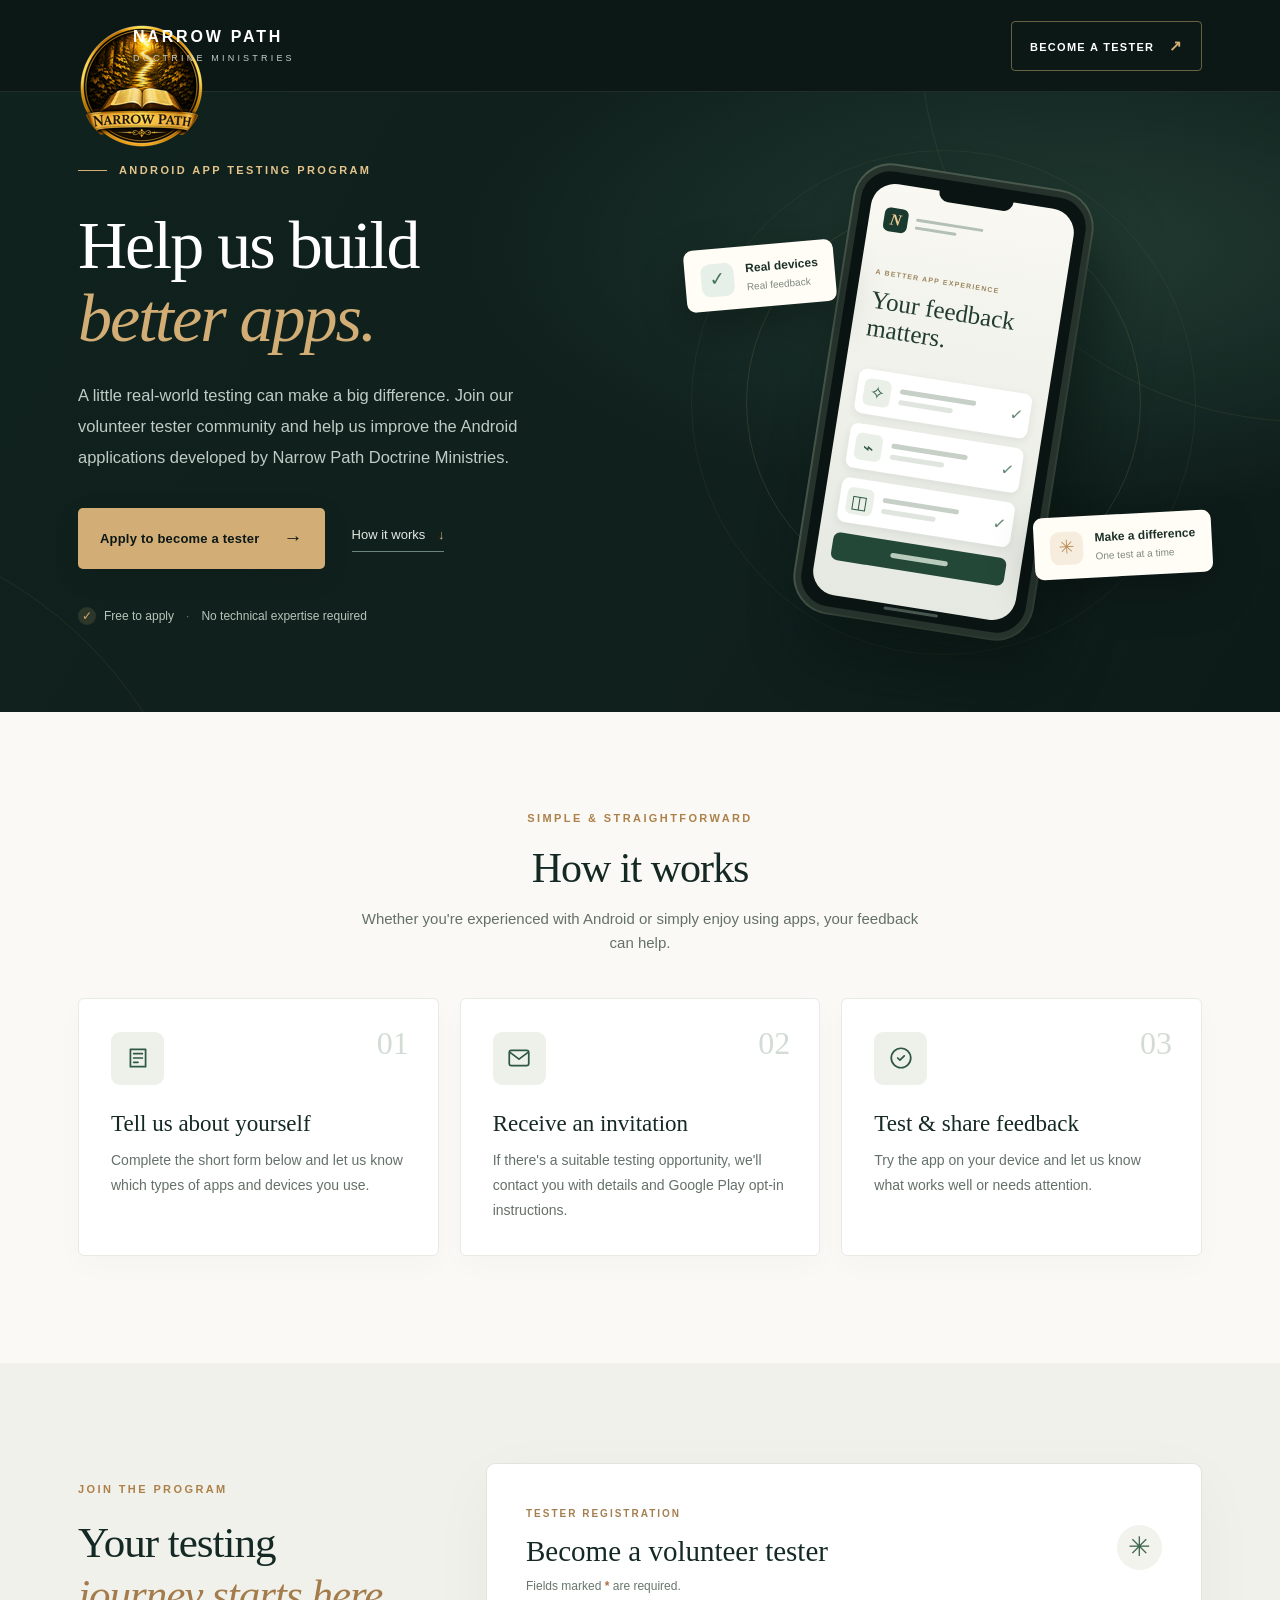
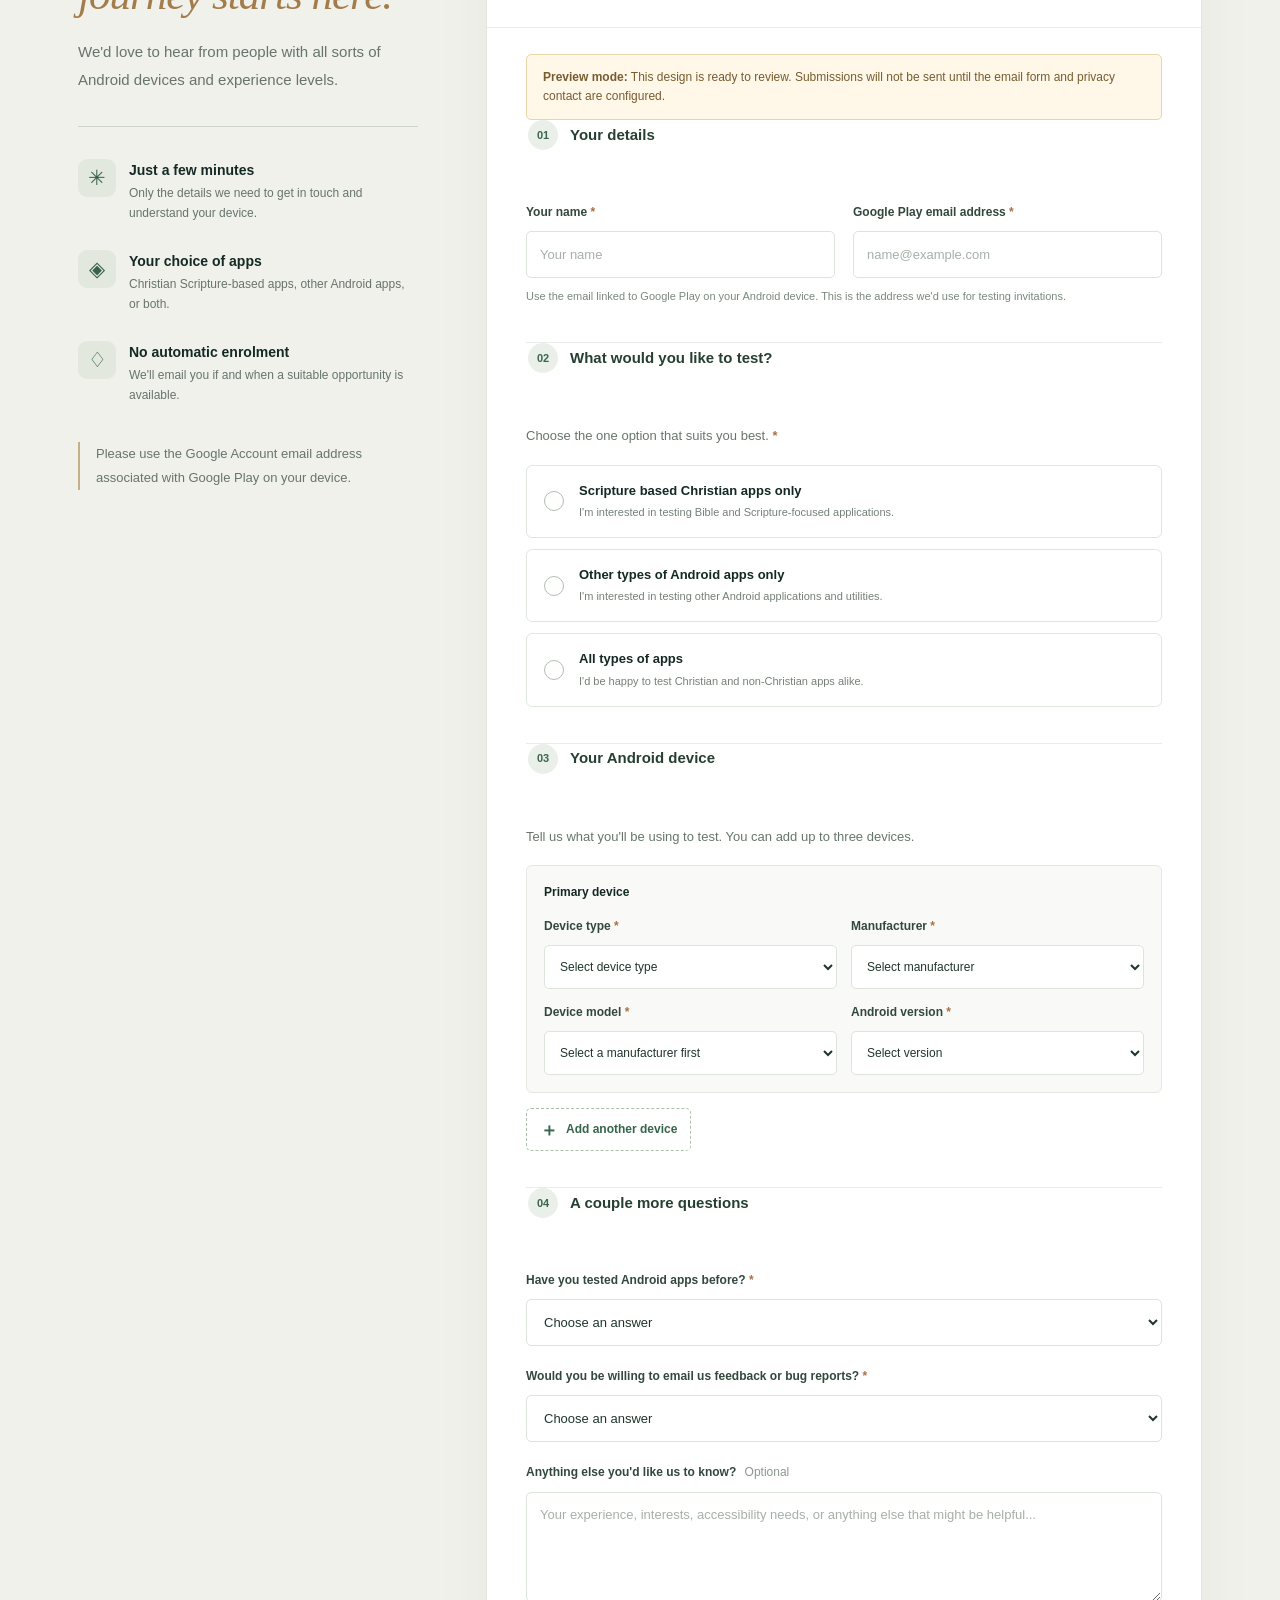
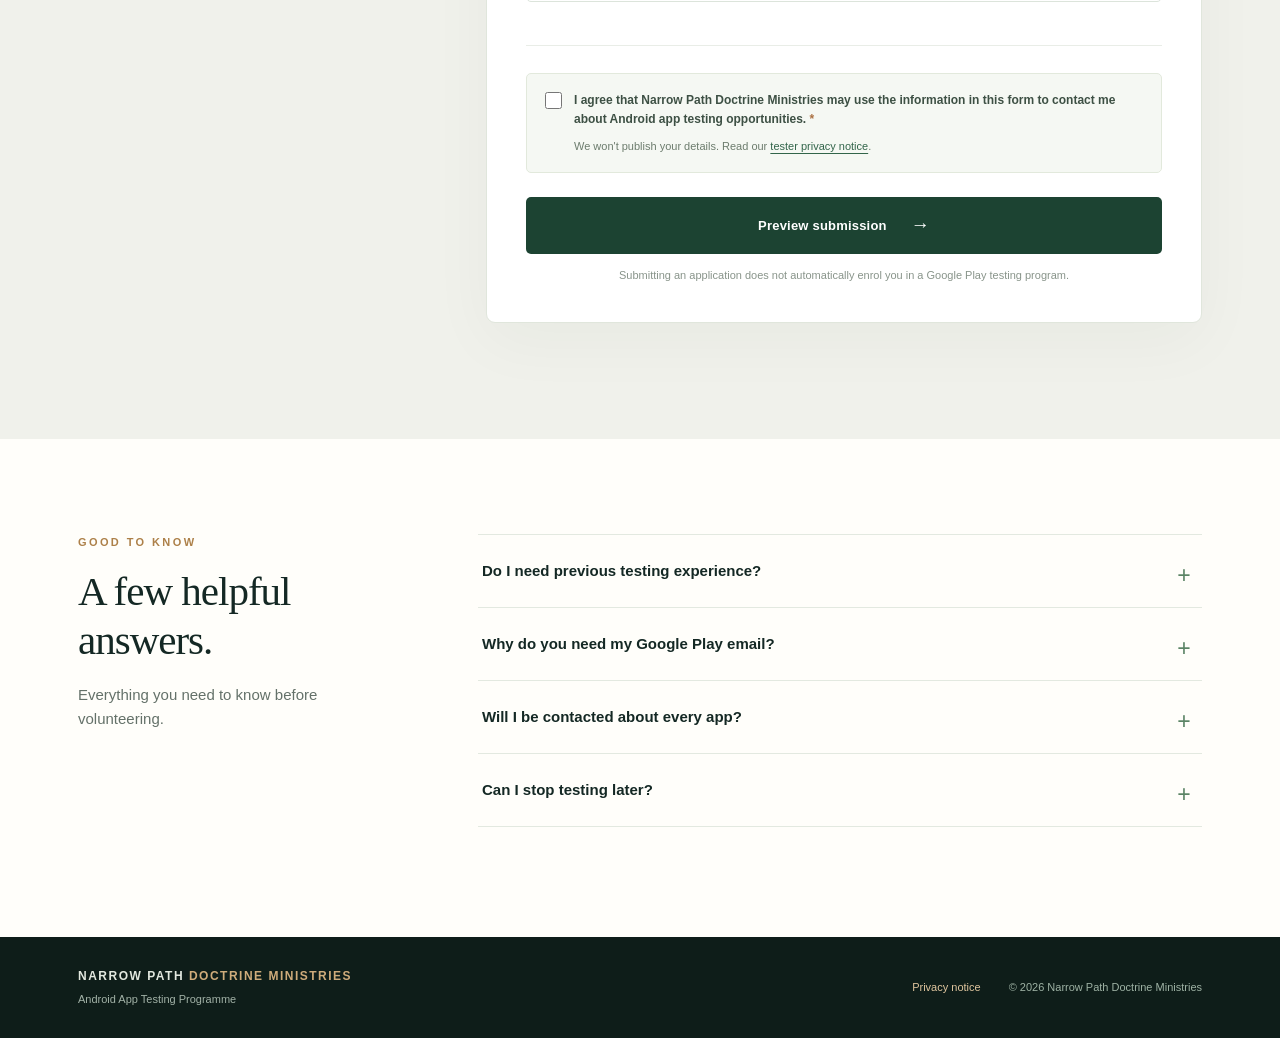
==== index.html @ c9f03bf9 "Use official Narrow Path logo on tester registration page" ====
<!doctype html>
<html lang="en-GB">
<head>
  <meta charset="utf-8">
  <meta name="viewport" content="width=device-width, initial-scale=1">
  <meta name="theme-color" content="#10201d">
  <meta name="description" content="Register your interest in testing Android applications developed by Narrow Path Doctrine Ministries.">
  <title>Become an App Tester | Narrow Path Doctrine Ministries</title>
  <link rel="stylesheet" href="styles.css">
  <script src="config.js" defer></script>
  <script src="app.js" defer></script>
</head>
<body>
  <a class="skip-link" href="#main">Skip to main content</a>
  <header class="site-header">
    <div class="container nav-inner">
      <a href="index.html" class="brand" aria-label="Narrow Path Doctrine Ministries — home">
        <span class="brand-mark" aria-hidden="true"><img src="[data-uri]" alt=""></span><span class="brand-name"><strong>NARROW PATH</strong><small>DOCTRINE MINISTRIES</small></span>
      </a>
      <a class="header-cta" href="#apply">Become a tester <span aria-hidden="true">↗</span></a>
    </div>
  </header>

  <main id="main">
    <section class="hero">
      <div class="hero-decor decor-one" aria-hidden="true"></div>
      <div class="hero-decor decor-two" aria-hidden="true"></div>
      <div class="container hero-grid">
        <div class="hero-copy">
          <div class="eyebrow"><span class="eyebrow-line"></span> ANDROID APP TESTING PROGRAM</div>
          <h1>Help us build<br><em>better apps.</em></h1>
          <p class="hero-intro">A little real-world testing can make a big difference. Join our volunteer tester community and help us improve the Android applications developed by Narrow Path Doctrine Ministries.</p>
          <div class="hero-actions">
            <a class="button button-gold" href="#apply">Apply to become a tester <span aria-hidden="true">→</span></a>
            <a class="hero-secondary" href="#how-it-works">How it works <span aria-hidden="true">↓</span></a>
          </div>
          <div class="hero-footnote"><span class="check-circle" aria-hidden="true">✓</span> Free to apply <span class="dot">·</span> No technical expertise required</div>
        </div>
        <div class="hero-art" aria-hidden="true">
          <div class="art-ring art-ring-one"></div><div class="art-ring art-ring-two"></div>
          <div class="float-note note-top"><span class="note-icon">✓</span><span><b>Real devices</b><small>Real feedback</small></span></div>
          <div class="phone">
            <div class="phone-top"><span></span></div>
            <div class="phone-screen">
              <div class="screen-top"><span class="screen-mini-logo">N</span><span class="screen-top-lines"><i></i><i></i></span></div>
              <div class="screen-greeting">A BETTER APP EXPERIENCE</div>
              <div class="screen-heading">Your feedback<br>matters.</div>
              <div class="screen-feature"><div class="screen-feature-icon">✧</div><div><i></i><i></i></div><span class="screen-check">✓</span></div>
              <div class="screen-feature"><div class="screen-feature-icon">⌁</div><div><i></i><i></i></div><span class="screen-check">✓</span></div>
              <div class="screen-feature"><div class="screen-feature-icon">◫</div><div><i></i><i></i></div><span class="screen-check">✓</span></div>
              <div class="screen-bar"><span></span></div>
            </div>
            <div class="phone-home"></div>
          </div>
          <div class="float-note note-bottom"><span class="sparkle-icon">✳</span><span><b>Make a difference</b><small>One test at a time</small></span></div>
        </div>
      </div>
    </section>

    <section class="intro-section" id="how-it-works">
      <div class="container">
        <div class="section-head section-head-centre">
          <span class="section-kicker">SIMPLE & STRAIGHTFORWARD</span>
          <h2>How it works</h2>
          <p>Whether you're experienced with Android or simply enjoy using apps, your feedback can help.</p>
        </div>
        <div class="step-grid">
          <article class="step-card"><div class="step-number">01</div><div class="step-icon" aria-hidden="true"><svg viewBox="0 0 24 24" fill="none" stroke="currentColor" stroke-width="1.6" stroke-linecap="round" stroke-linejoin="round"><path d="M5 4h14v16H5zM8 8h8M8 12h8M8 16h4"/></svg></div><h3>Tell us about yourself</h3><p>Complete the short form below and let us know which types of apps and devices you use.</p></article>
          <article class="step-card"><div class="step-number">02</div><div class="step-icon" aria-hidden="true"><svg viewBox="0 0 24 24" fill="none" stroke="currentColor" stroke-width="1.6" stroke-linecap="round" stroke-linejoin="round"><rect x="3" y="5" width="18" height="14" rx="2"/><path d="m4 7 8 6 8-6"/></svg></div><h3>Receive an invitation</h3><p>If there's a suitable testing opportunity, we'll contact you with details and Google Play opt-in instructions.</p></article>
          <article class="step-card"><div class="step-number">03</div><div class="step-icon" aria-hidden="true"><svg viewBox="0 0 24 24" fill="none" stroke="currentColor" stroke-width="1.6" stroke-linecap="round" stroke-linejoin="round"><path d="m9 12 2 2 4-4"/><circle cx="12" cy="12" r="9"/></svg></div><h3>Test & share feedback</h3><p>Try the app on your device and let us know what works well or needs attention.</p></article>
        </div>
      </div>
    </section>

    <section class="application-section" id="apply">
      <div class="container application-layout">
        <aside class="application-sidebar">
          <div class="section-kicker">JOIN THE PROGRAM</div>
          <h2>Your testing<br><em>journey starts here.</em></h2>
          <p>We'd love to hear from people with all sorts of Android devices and experience levels.</p>
          <div class="side-rule"></div>
          <div class="side-callout"><span class="side-callout-icon" aria-hidden="true">✳</span><div><strong>Just a few minutes</strong><span>Only the details we need to get in touch and understand your device.</span></div></div>
          <div class="side-callout"><span class="side-callout-icon" aria-hidden="true">◈</span><div><strong>Your choice of apps</strong><span>Christian Scripture-based apps, other Android apps, or both.</span></div></div>
          <div class="side-callout"><span class="side-callout-icon" aria-hidden="true">♢</span><div><strong>No automatic enrolment</strong><span>We'll email you if and when a suitable opportunity is available.</span></div></div>
          <p class="side-small">Please use the Google Account email address associated with Google Play on your device.</p>
        </aside>
        <div class="form-card">
          <div class="form-header"><div><span class="form-meta">TESTER REGISTRATION</span><h3>Become a volunteer tester</h3><p>Fields marked <span class="required-indicator">*</span> are required.</p></div><div class="form-mark" aria-hidden="true">✳</div></div>
          <div id="demo-notice" class="demo-notice" role="note"><strong>Preview mode:</strong> This design is ready to review. Submissions will not be sent until the email form and privacy contact are configured.</div>
          <form id="tester-form" novalidate>
            <input type="hidden" name="_subject" value="New Android App Tester Application — Narrow Path Doctrine Ministries">
            <div class="honeypot" aria-hidden="true"><label for="company_website">Leave this field blank</label><input id="company_website" name="company_website" tabindex="-1" autocomplete="off"></div>
            <fieldset class="form-section">
              <legend><span class="form-section-number">01</span> Your details</legend>
              <div class="field-grid"><div class="field"><label for="tester-name">Your name <span class="required-indicator">*</span></label><input id="tester-name" name="name" type="text" placeholder="Your name" autocomplete="name" maxlength="100" required></div><div class="field"><label for="tester-email">Google Play email address <span class="required-indicator">*</span></label><input id="tester-email" name="email" type="email" placeholder="name@example.com" autocomplete="email" maxlength="254" required></div></div>
              <p class="field-hint">Use the email linked to Google Play on your Android device. This is the address we'd use for testing invitations.</p>
            </fieldset>
            <fieldset class="form-section">
              <legend><span class="form-section-number">02</span> What would you like to test?</legend>
              <p class="field-intro">Choose the one option that suits you best. <span class="required-indicator">*</span></p>
              <div class="interest-options">
                <label class="interest-option"><input type="radio" name="app_interest" value="Scripture based Christian apps only" required><span class="radio-art" aria-hidden="true"></span><span class="option-text"><strong>Scripture based Christian apps only</strong><small>I'm interested in testing Bible and Scripture-focused applications.</small></span></label>
                <label class="interest-option"><input type="radio" name="app_interest" value="Other types of Android apps only"><span class="radio-art" aria-hidden="true"></span><span class="option-text"><strong>Other types of Android apps only</strong><small>I'm interested in testing other Android applications and utilities.</small></span></label>
                <label class="interest-option"><input type="radio" name="app_interest" value="All types of apps"><span class="radio-art" aria-hidden="true"></span><span class="option-text"><strong>All types of apps</strong><small>I'd be happy to test Christian and non-Christian apps alike.</small></span></label>
              </div>
            </fieldset>
            <fieldset class="form-section">
              <legend><span class="form-section-number">03</span> Your Android device</legend>
              <p class="field-intro">Tell us what you'll be using to test. You can add up to three devices.</p>
              <div id="devices" class="devices"></div>
              <button type="button" class="add-device" id="add-device"><span aria-hidden="true">＋</span> Add another device</button>
            </fieldset>
            <fieldset class="form-section">
              <legend><span class="form-section-number">04</span> A couple more questions</legend>
              <div class="field"><label for="testing-experience">Have you tested Android apps before? <span class="required-indicator">*</span></label><select id="testing-experience" name="testing_experience" required><option value="" selected disabled>Choose an answer</option><option>I'm completely new to app testing</option><option>I've tested an app once or twice</option><option>I've tested several apps before</option><option>I test apps regularly</option></select></div>
              <div class="field field-spaced"><label for="feedback">Would you be willing to email us feedback or bug reports? <span class="required-indicator">*</span></label><select id="feedback" name="willing_to_send_feedback" required><option value="" selected disabled>Choose an answer</option><option>Yes</option><option>Maybe, depending on the app</option><option>No</option></select></div>
              <div class="field field-spaced"><label for="comments">Anything else you'd like us to know? <span class="optional">Optional</span></label><textarea id="comments" name="comments" rows="4" maxlength="1500" placeholder="Your experience, interests, accessibility needs, or anything else that might be helpful..."></textarea></div>
            </fieldset>
            <div class="privacy-accept"><label class="consent-row"><input type="checkbox" name="contact_consent" value="I agree" required><span>I agree that Narrow Path Doctrine Ministries may use the information in this form to contact me about Android app testing opportunities. <span class="required-indicator">*</span></span></label><p>We won't publish your details. Read our <a href="privacy.html">tester privacy notice</a>.</p></div>
            <div id="form-feedback" class="form-feedback" role="status" aria-live="polite" tabindex="-1"></div>
            <button class="button submit-button" type="submit" id="submit-button">Preview submission <span aria-hidden="true">→</span></button>
            <p class="submission-note">Submitting an application does not automatically enrol you in a Google Play testing program.</p>
          </form>
        </div>
      </div>
    </section>

    <section class="faq-section">
      <div class="container faq-layout"><div><div class="section-kicker">GOOD TO KNOW</div><h2>A few helpful<br>answers.</h2><p>Everything you need to know before volunteering.</p></div><div class="faq-list">
        <details><summary>Do I need previous testing experience?<span aria-hidden="true">+</span></summary><p>No. People who use Android apps every day can spot issues that developers may miss. All experience levels are welcome.</p></details>
        <details><summary>Why do you need my Google Play email?<span aria-hidden="true">+</span></summary><p>For Google Play testing tracks, we may need the Google Account associated with your device to include you on a tester list. Your application alone doesn't add you to any testing track.</p></details>
        <details><summary>Will I be contacted about every app?<span aria-hidden="true">+</span></summary><p>Not necessarily. We'll consider your app-type preference and devices when contacting people about relevant tests.</p></details>
        <details><summary>Can I stop testing later?<span aria-hidden="true">+</span></summary><p>Yes. Testing is voluntary. You can decline invitations, leave a Google Play test, or ask to be removed from the invitation list.</p></details>
      </div></div>
    </section>
  </main>
  <footer class="site-footer"><div class="container footer-inner"><div class="footer-brand">NARROW PATH <span>DOCTRINE MINISTRIES</span><small>Android App Testing Programme</small></div><div class="footer-right"><a href="privacy.html">Privacy notice</a><span>© <span id="year"></span> Narrow Path Doctrine Ministries</span></div></div></footer>
</body>
</html>
---- styles.css ----
:root{--ink:#142824;--forest:#10201d;--forest2:#172d27;--deep:#0c1816;--gold:#d2ad75;--gold-dark:#ae8147;--cream:#f8f6f1;--paper:#fffefa;--body:#4a5651;--muted:#728078;--border:#e5e7e1;--display:Georgia,'Times New Roman',serif;--sans:Inter,'Segoe UI',-apple-system,BlinkMacSystemFont,Arial,sans-serif}
*{box-sizing:border-box}html{scroll-behavior:smooth;scroll-padding-top:96px}body{margin:0;background:var(--cream);color:var(--ink);font:16px/1.6 var(--sans);-webkit-font-smoothing:antialiased}a{color:inherit}button,input,textarea,select{font:inherit}button{cursor:pointer}a:focus-visible,button:focus-visible,input:focus-visible,select:focus-visible,textarea:focus-visible,summary:focus-visible{outline:3px solid var(--gold-dark);outline-offset:3px}.container{max-width:1180px;margin:0 auto;padding:0 28px}.skip-link{position:absolute;z-index:1000;top:-70px;left:20px;padding:12px 20px;background:white;color:black}.skip-link:focus{top:12px}
.site-header{background:var(--deep);color:#fff;position:relative;z-index:10;border-bottom:1px solid rgba(255,255,255,.09)}.nav-inner{display:flex;justify-content:space-between;align-items:center;min-height:91px;gap:20px}.brand{display:flex;align-items:center;gap:12px;text-decoration:none}.brand-mark{width:43px;height:43px;color:var(--gold);display:grid;place-items:center}.brand-mark svg{width:100%;height:100%}.brand-name{display:flex;flex-direction:column;line-height:1.3;letter-spacing:2.8px}.brand-name strong{font-size:16px;font-weight:750}.brand-name small{color:#c7d0c9;font-size:9px;letter-spacing:3.2px;margin-top:5px}.header-cta{text-decoration:none;text-transform:uppercase;font-size:11px;font-weight:800;letter-spacing:1.3px;border:1px solid rgba(210,173,117,.48);padding:12px 18px;border-radius:4px;transition:background .2s}.header-cta:hover{background:rgba(210,173,117,.12)}.header-cta span{font-size:15px;margin-left:10px;color:var(--gold)}
.hero{background:radial-gradient(ellipse at 84% 25%,#213b32 0,transparent 40%),linear-gradient(120deg,#10221d,#10201d 60%,#0d1b18);color:#fff;min-height:580px;position:relative;overflow:hidden}.hero-decor{position:absolute;border:1px solid rgba(210,173,117,.09);border-radius:50%;pointer-events:none}.decor-one{width:830px;height:830px;left:-620px;bottom:-640px}.decor-two{width:770px;height:770px;right:-410px;top:-440px}.hero-grid{min-height:580px;display:grid;grid-template-columns:1.05fr .95fr;align-items:center;gap:36px}.hero-copy{padding:70px 0 86px;position:relative;z-index:1}.eyebrow,.section-kicker{color:#ad8049;text-transform:uppercase;font-size:11px;font-weight:800;letter-spacing:2.4px}.eyebrow{color:#e4c48c;display:flex;align-items:center;gap:12px}.eyebrow-line{width:29px;height:1px;background:var(--gold)}.hero h1{font:normal 68px/1.08 var(--display);letter-spacing:-2px;margin:29px 0 25px}.hero h1 em,.application-sidebar h2 em{font-weight:normal;color:var(--gold)}.hero-intro{font-size:16.5px;line-height:1.85;color:#c0cbc5;max-width:490px;margin:0}.hero-actions{display:flex;align-items:center;gap:27px;margin-top:36px;flex-wrap:wrap}.button{display:inline-flex;align-items:center;justify-content:center;gap:24px;font-size:13px;font-weight:800;letter-spacing:.2px;border-radius:5px;text-decoration:none;border:0;transition:transform .2s,box-shadow .2s,background .2s;line-height:1.2}.button:hover{transform:translateY(-2px)}.button-gold{background:var(--gold);color:var(--deep);padding:19px 22px;box-shadow:0 8px 26px rgba(0,0,0,.12)}.button-gold:hover{background:#e3bf86}.button span{font-size:19px;font-weight:400}.hero-secondary{font-size:13px;color:#e5e8e3;text-decoration:none;border-bottom:1px solid #6b8479;padding-bottom:5px}.hero-secondary span{color:var(--gold);margin-left:9px}.hero-footnote{font-size:12px;color:#b7c5bb;margin-top:38px;display:flex;align-items:center;gap:8px;flex-wrap:wrap}.check-circle{width:18px;height:18px;border-radius:50%;background:rgba(210,173,117,.15);color:var(--gold);display:inline-grid;place-items:center;font-size:12px}.hero-footnote .dot{padding:0 4px;color:#64786e}
.hero-art{height:530px;position:relative;display:flex;align-items:center;justify-content:center}.art-ring{position:absolute;border:1px solid rgba(211,173,116,.15);border-radius:50%}.art-ring-one{width:395px;height:395px}.art-ring-two{width:505px;height:505px;border-color:rgba(211,173,116,.07)}.phone{position:relative;width:239px;height:452px;background:#0a1412;border:6px solid #26332d;border-radius:36px;box-shadow:20px 35px 55px #07110e88,0 0 0 2px #4d5d50;transform:rotate(9deg);z-index:2;padding:12px 11px}.phone-top{position:absolute;left:50%;top:8px;transform:translateX(-50%);width:75px;height:14px;border-radius:0 0 10px 10px;background:#0a1412;z-index:3}.phone-screen{height:100%;background:linear-gradient(#f9f8f2,#e5e9e2);border-radius:24px;padding:24px 15px 15px;overflow:hidden}.screen-top{display:flex;align-items:center;gap:8px}.screen-mini-logo{width:24px;height:24px;background:#1a392f;border-radius:6px;color:#eecb97;display:grid;place-items:center;font:italic bold 16px var(--display)}.screen-top-lines{display:flex;flex-direction:column;gap:5px}.screen-top-lines i{height:3px;width:68px;background:#b4c0b7;border-radius:10px}.screen-top-lines i+i{width:42px}.screen-greeting{font-size:7px;letter-spacing:1.2px;font-weight:800;color:#9b855e;margin-top:36px}.screen-heading{font:25px/1.1 var(--display);color:#223c30;margin:9px 0 28px}.screen-feature{display:flex;align-items:center;gap:9px;padding:9px 7px;background:#fff;border-radius:8px;margin:10px 0;box-shadow:0 3px 10px #12271a13}.screen-feature-icon{width:27px;height:27px;border-radius:6px;background:#eaf0e8;display:grid;place-items:center;color:#2e5845;font-size:18px}.screen-feature>div:nth-child(2){display:flex;flex-direction:column;gap:6px}.screen-feature i{display:block;width:77px;height:5px;background:#c6d0c6;border-radius:5px}.screen-feature i+i{width:55px;background:#e0e5df}.screen-check{margin-left:auto;color:#648873;font-size:16px}.screen-bar{position:absolute;bottom:47px;left:26px;right:26px;height:28px;background:#244838;border-radius:7px;display:grid;place-items:center}.screen-bar span{height:5px;width:58px;background:#b9ccbb;border-radius:6px}.phone-home{width:55px;height:3px;border-radius:2px;background:#47574f;position:absolute;bottom:6px;left:50%;transform:translateX(-50%)}.float-note{display:flex;align-items:center;gap:12px;padding:13px 16px;border-radius:9px;background:#fffdf6;color:#1b3028;box-shadow:0 16px 45px #0004;position:absolute;z-index:4}.float-note b{display:block;font-size:12px;white-space:nowrap}.float-note small{display:block;font-size:10px;color:#7e8880;margin-top:1px}.note-top{top:108px;left:0;transform:rotate(-5deg)}.note-bottom{right:-10px;bottom:91px;transform:rotate(-3deg)}.note-icon,.sparkle-icon{width:33px;height:33px;border-radius:9px;display:grid;place-items:center;background:#e6f0e8;color:#447455;font-size:19px}.sparkle-icon{background:#f6eddf;color:#bc915b}
.intro-section{padding:92px 0 107px;background:#faf9f5}.section-head-centre{text-align:center}.section-head h2,.faq-layout h2{font:normal 42px/1.2 var(--display);letter-spacing:-1px;margin:13px 0 14px}.section-head p,.faq-layout>div:first-child>p{margin:0 auto;max-width:580px;color:#647169;font-size:15px}.step-grid{display:grid;grid-template-columns:repeat(3,1fr);gap:21px;margin-top:43px}.step-card{background:#fff;border:1px solid #e8eae4;padding:33px 32px 32px;position:relative;border-radius:6px;box-shadow:0 10px 28px #23362b06}.step-number{position:absolute;right:29px;top:26px;color:#d3dcd4;font:32px var(--display)}.step-icon{width:53px;height:53px;background:#edf1ea;color:#2e5744;border-radius:9px;display:grid;place-items:center}.step-icon svg{width:26px;height:26px}.step-card h3{font:normal 23px/1.3 var(--display);margin:24px 0 9px}.step-card p{font-size:14px;line-height:1.8;color:#647169;margin:0}
.application-section{background:#f0f1eb;padding:100px 0 116px}.application-layout{display:grid;grid-template-columns:340px minmax(0,1fr);gap:68px;align-items:start}.application-sidebar{position:sticky;top:42px;padding-top:18px}.application-sidebar h2{font:normal 43px/1.2 var(--display);letter-spacing:-1px;margin:18px 0}.application-sidebar h2 em{color:#a47c4b}.application-sidebar>p{font-size:15px;line-height:1.85;color:#67746b;margin:0}.side-rule{height:1px;background:#cbd3ca;margin:32px 0}.side-callout{display:flex;gap:13px;align-items:flex-start;margin:0 0 26px}.side-callout-icon{width:38px;height:38px;flex:0 0 38px;background:#e3e8df;border-radius:9px;display:grid;place-items:center;color:#38604d;font-size:21px}.side-callout strong{font-size:14px;display:block;margin:0 0 3px}.side-callout span:last-child{font-size:12px;line-height:1.65;color:#67746b;display:block}.application-sidebar .side-small{margin-top:36px;padding-left:16px;border-left:2px solid #c6ae88;font-size:13px}.form-card{background:#fff;border:1px solid #e0e6dc;box-shadow:0 18px 65px #142a1f0a;border-radius:9px;overflow:hidden}.form-header{display:flex;justify-content:space-between;align-items:center;padding:35px 39px 31px;border-bottom:1px solid #e9ede7;gap:15px}.form-meta{font-size:10px;color:#a47f51;letter-spacing:2px;font-weight:800}.form-header h3{font:normal 29px/1.3 var(--display);margin:8px 0 6px}.form-header p{font-size:12px;color:#68776d;margin:0}.required-indicator{color:#aa7042;font-weight:800}.form-mark{font-size:27px;display:grid;place-items:center;background:#f1f3ec;color:#416751;width:45px;height:45px;border-radius:50%;flex-shrink:0}.demo-notice{margin:26px 39px 0;background:#fff7e8;border:1px solid #ead5a9;border-radius:5px;color:#775c2f;font-size:12px;line-height:1.6;padding:13px 16px}.demo-notice[hidden]{display:none}#tester-form{padding:0 39px 37px}.form-section{border:0;border-bottom:1px solid #e9ede7;margin:0;padding:31px 0 36px;min-width:0}.form-section legend{width:100%;display:flex;align-items:center;gap:12px;font-size:15px;font-weight:800;line-height:1.5;margin:0 0 22px;color:#263f33}.form-section-number{display:grid;place-items:center;width:30px;height:30px;border-radius:50%;background:#eaf0e9;color:#3b654c;font-weight:750;font-size:11px;flex:0 0 30px}.field-grid{display:grid;grid-template-columns:1fr 1fr;gap:18px}.field label,.device-field label{display:block;font-size:12px;font-weight:700;color:#33483d;margin-bottom:9px}.field input,.field select,.field textarea,.device-field input,.device-field select{width:100%;border:1px solid #dce4db;background:#fff;color:#20362b;border-radius:5px;padding:13px 13px;font-size:13px;line-height:1.4;min-height:47px;outline-offset:1px;transition:border-color .2s,box-shadow .2s}.field input:focus,.field select:focus,.field textarea:focus,.device-field input:focus,.device-field select:focus{border-color:#799c7a;box-shadow:0 0 0 3px #7a9c7a25;outline:none}.field input::placeholder,.field textarea::placeholder,.device-field input::placeholder{color:#a6b0a8}.field textarea{resize:vertical;min-height:110px}.field-hint{font-size:11px;color:#7a897c;margin:10px 0 0;line-height:1.6}.field-intro{font-size:13px;color:#66766b;margin:0 0 18px}.field-spaced{margin-top:21px}.interest-options{display:grid;gap:11px}.interest-option{display:flex;align-items:center;gap:15px;border:1px solid #dee7dd;background:#fff;border-radius:6px;padding:16px 17px;cursor:pointer;transition:background .2s,border-color .2s,box-shadow .2s;position:relative}.interest-option:hover{border-color:#a2bca6;background:#fafcf8}.interest-option:has(input:checked){border-color:#648c6e;background:#f1f7ef;box-shadow:0 0 0 1px #648c6e}.interest-option input{position:absolute;opacity:0;width:20px;height:20px;left:18px;top:calc(50% - 10px)}.interest-option:has(input:focus-visible){outline:3px solid #b18b4d;outline-offset:2px}.radio-art{width:20px;height:20px;border-radius:50%;border:1.6px solid #b2bdb3;flex:0 0 20px;display:grid;place-items:center;background:#fff}.interest-option:has(input:checked) .radio-art{border:6px solid #406e52}.option-text{display:flex;flex-direction:column}.option-text strong{font-size:13px;font-weight:750;line-height:1.4}.option-text small{font-size:11px;color:#748076;line-height:1.55;margin-top:4px}.devices{display:grid;gap:16px}.device-card{background:#f9faf7;border:1px solid #e3e9e0;padding:17px;border-radius:6px}.device-head{display:flex;align-items:center;justify-content:space-between;gap:10px;margin-bottom:14px}.device-head strong{font-size:12px;font-weight:800}.remove-device{border:0;color:#8b6245;background:none;font-size:12px;text-decoration:underline;text-underline-offset:3px;padding:2px}.device-grid{display:grid;grid-template-columns:1fr 1fr;gap:14px}.device-field select,.device-field input{min-height:44px;padding:11px;font-size:12px}.device-field .manual-field{margin-top:10px}.add-device{display:inline-flex;align-items:center;gap:8px;background:none;border:1px dashed #aac0ab;border-radius:5px;color:#37644c;font-weight:750;font-size:12px;padding:11px 13px;margin-top:15px}.add-device:hover{background:#f1f7ef}.add-device[hidden]{display:none}.add-device span{font-size:18px;line-height:1}.optional{font-weight:500;color:#8b978c;margin-left:5px}.privacy-accept{background:#f5f8f3;border:1px solid #e2e9dc;border-radius:5px;padding:17px 18px;margin-top:27px}.consent-row{display:flex;align-items:flex-start;gap:12px;font-size:12px;font-weight:650;color:#3d5044;cursor:pointer;line-height:1.6}.consent-row input{width:17px;height:17px;accent-color:#406e52;flex-shrink:0;margin:1px 0 0}.privacy-accept p{font-size:11px;margin:8px 0 0 29px;color:#6c7c6d}.privacy-accept a{color:#32654a;text-decoration:underline;text-underline-offset:3px}.submit-button{margin-top:24px;width:100%;background:#1c4332;color:#fff;padding:17px}.submit-button:hover{background:#28563f;box-shadow:0 6px 18px #23442b25}.submit-button:disabled{opacity:.65;cursor:wait;transform:none}.submission-note{color:#88948a;font-size:11px;margin:13px 0 0;text-align:center}.form-feedback:empty{display:none}.form-feedback{font-size:13px;line-height:1.6;border-radius:5px;padding:13px 15px;margin-top:20px}.form-feedback.is-success{background:#ebf7ed;color:#205d35;border:1px solid #a3d3af}.form-feedback.is-error{background:#fff2ee;color:#873e2e;border:1px solid #e9ada4}.honeypot{position:absolute!important;left:-10000px!important;width:1px!important;height:1px!important;overflow:hidden!important}
.faq-section{padding:95px 0 110px;background:#fffefa}.faq-layout{display:grid;grid-template-columns:310px 1fr;gap:90px}.faq-layout h2{font-size:41px;margin:16px 0 17px}.faq-layout>div:first-child>p{margin:0}.faq-list{border-top:1px solid #e3e9e0}.faq-list details{border-bottom:1px solid #e3e9e0;padding:22px 4px}.faq-list summary{list-style:none;font-size:15px;font-weight:750;display:flex;align-items:center;justify-content:space-between;gap:20px;cursor:pointer}.faq-list summary::-webkit-details-marker{display:none}.faq-list summary span{width:28px;height:28px;display:grid;place-items:center;color:#5b8465;font-size:23px;font-weight:400;transition:transform .2s}.faq-list details[open] summary span{transform:rotate(45deg)}.faq-list details p{font-size:13px;line-height:1.8;color:#65776a;margin:11px 35px 0 0}.site-footer{background:#0e1d19;color:#e2e8df}.footer-inner{padding-top:30px;padding-bottom:30px;display:flex;justify-content:space-between;align-items:center;gap:25px}.footer-brand{font-size:12px;font-weight:800;letter-spacing:1.5px}.footer-brand span{color:#cfac7b}.footer-brand small{display:block;font-size:11px;letter-spacing:0;color:#a2b2a7;font-weight:400;margin-top:5px}.footer-right{display:flex;align-items:center;gap:28px;color:#9eb2a4;font-size:11px}.footer-right a{color:#dfc59e;text-decoration:none}.footer-right a:hover{text-decoration:underline}
.privacy-main{padding:70px 0 105px;background:#faf9f5}.privacy-container{max-width:820px}.back-link{font-size:13px;color:#53725c;text-decoration:none;display:block;margin-bottom:48px}.privacy-container h1{font:normal 51px/1.2 var(--display);margin:14px 0}.privacy-lede{color:#5c6a60;font-size:17px;line-height:1.85;margin:0 0 35px}.privacy-warning{background:#fff7e8;color:#76562c;border:1px solid #ecd5af;padding:18px;border-radius:6px;font-size:13px;line-height:1.7}.privacy-warning[hidden]{display:none}.privacy-container section{padding:26px 0;border-bottom:1px solid #e1e7de}.privacy-container section h2{font:normal 25px var(--display);margin:0 0 7px}.privacy-container section p{color:#58685d;font-size:14px;line-height:1.9;margin:0}.privacy-container .privacy-bottom{color:#88918a;font-size:12px;margin-top:35px}
@media(max-width:1100px){.hero h1{font-size:57px}.hero-grid{gap:10px}.float-note.note-top{left:-15px}.application-layout{gap:40px;grid-template-columns:285px 1fr}.application-sidebar h2{font-size:38px}}
@media(max-width:800px){.container{padding:0 22px}.nav-inner{min-height:74px}.hero-grid{grid-template-columns:1fr}.hero{min-height:0}.hero-copy{padding:72px 0 40px}.hero h1{font-size:57px}.hero-intro{max-width:620px}.hero-art{height:370px;overflow:hidden}.phone{transform:rotate(8deg) scale(.73)}.art-ring-one{width:340px;height:340px}.art-ring-two{width:445px;height:445px}.note-top{left:9%;top:50px}.note-bottom{right:7%;bottom:44px}.intro-section{padding:74px 0}.step-grid{grid-template-columns:1fr;max-width:550px;margin:30px auto 0}.step-card{padding:27px}.application-section{padding:76px 0}.application-layout{grid-template-columns:1fr;gap:30px}.application-sidebar{position:static;padding:0}.application-sidebar h2{font-size:40px}.application-sidebar .side-callout,.application-sidebar .side-rule,.application-sidebar .side-small{display:none}.application-sidebar>p{max-width:550px}.faq-layout{grid-template-columns:1fr;gap:25px}.faq-section{padding:72px 0}.faq-layout h2 br{display:none}}
@media(max-width:560px){.container{padding:0 18px}.brand-mark{width:34px;height:34px}.brand-name{letter-spacing:1.6px}.brand-name strong{font-size:12px}.brand-name small{font-size:7px;letter-spacing:1.9px}.header-cta{font-size:10px;padding:10px 10px;letter-spacing:.1px}.header-cta span{display:none}.hero-copy{padding:58px 0 8px}.hero h1{font-size:clamp(44px,12vw,56px);letter-spacing:-1.4px;margin:21px 0}.hero-intro{font-size:15px}.hero-actions{gap:22px}.button-gold{padding:17px}.hero-footnote{margin-top:26px}.hero-art{height:315px}.phone{transform:rotate(8deg) scale(.62)}.float-note{padding:8px 10px;gap:7px}.float-note b{font-size:10px}.float-note small{font-size:9px}.note-top{top:49px;left:0}.note-bottom{bottom:45px;right:-6px}.note-icon,.sparkle-icon{width:28px;height:28px;font-size:16px}.section-head h2,.faq-layout h2{font-size:35px}.intro-section{padding:66px 0}.application-section{padding:65px 0}.application-sidebar h2{font-size:36px}.form-header{padding:27px 22px 23px}.form-header h3{font-size:25px}.form-mark{display:none}#tester-form{padding:0 22px 28px}.demo-notice{margin:20px 22px 0}.field-grid{grid-template-columns:1fr;gap:18px}.form-section{padding:27px 0}.interest-option{padding:13px;gap:11px}.device-grid{grid-template-columns:1fr;gap:12px}.device-card{padding:15px}.footer-inner{display:block}.footer-right{margin-top:20px;justify-content:space-between;gap:10px;flex-wrap:wrap}.privacy-main{padding:43px 0 75px}.privacy-container h1{font-size:39px}.faq-section{padding:66px 0}}
@media(prefers-reduced-motion:reduce){html{scroll-behavior:auto}*,*::before,*::after{transition-duration:.01ms!important;animation-duration:.01ms!important}}
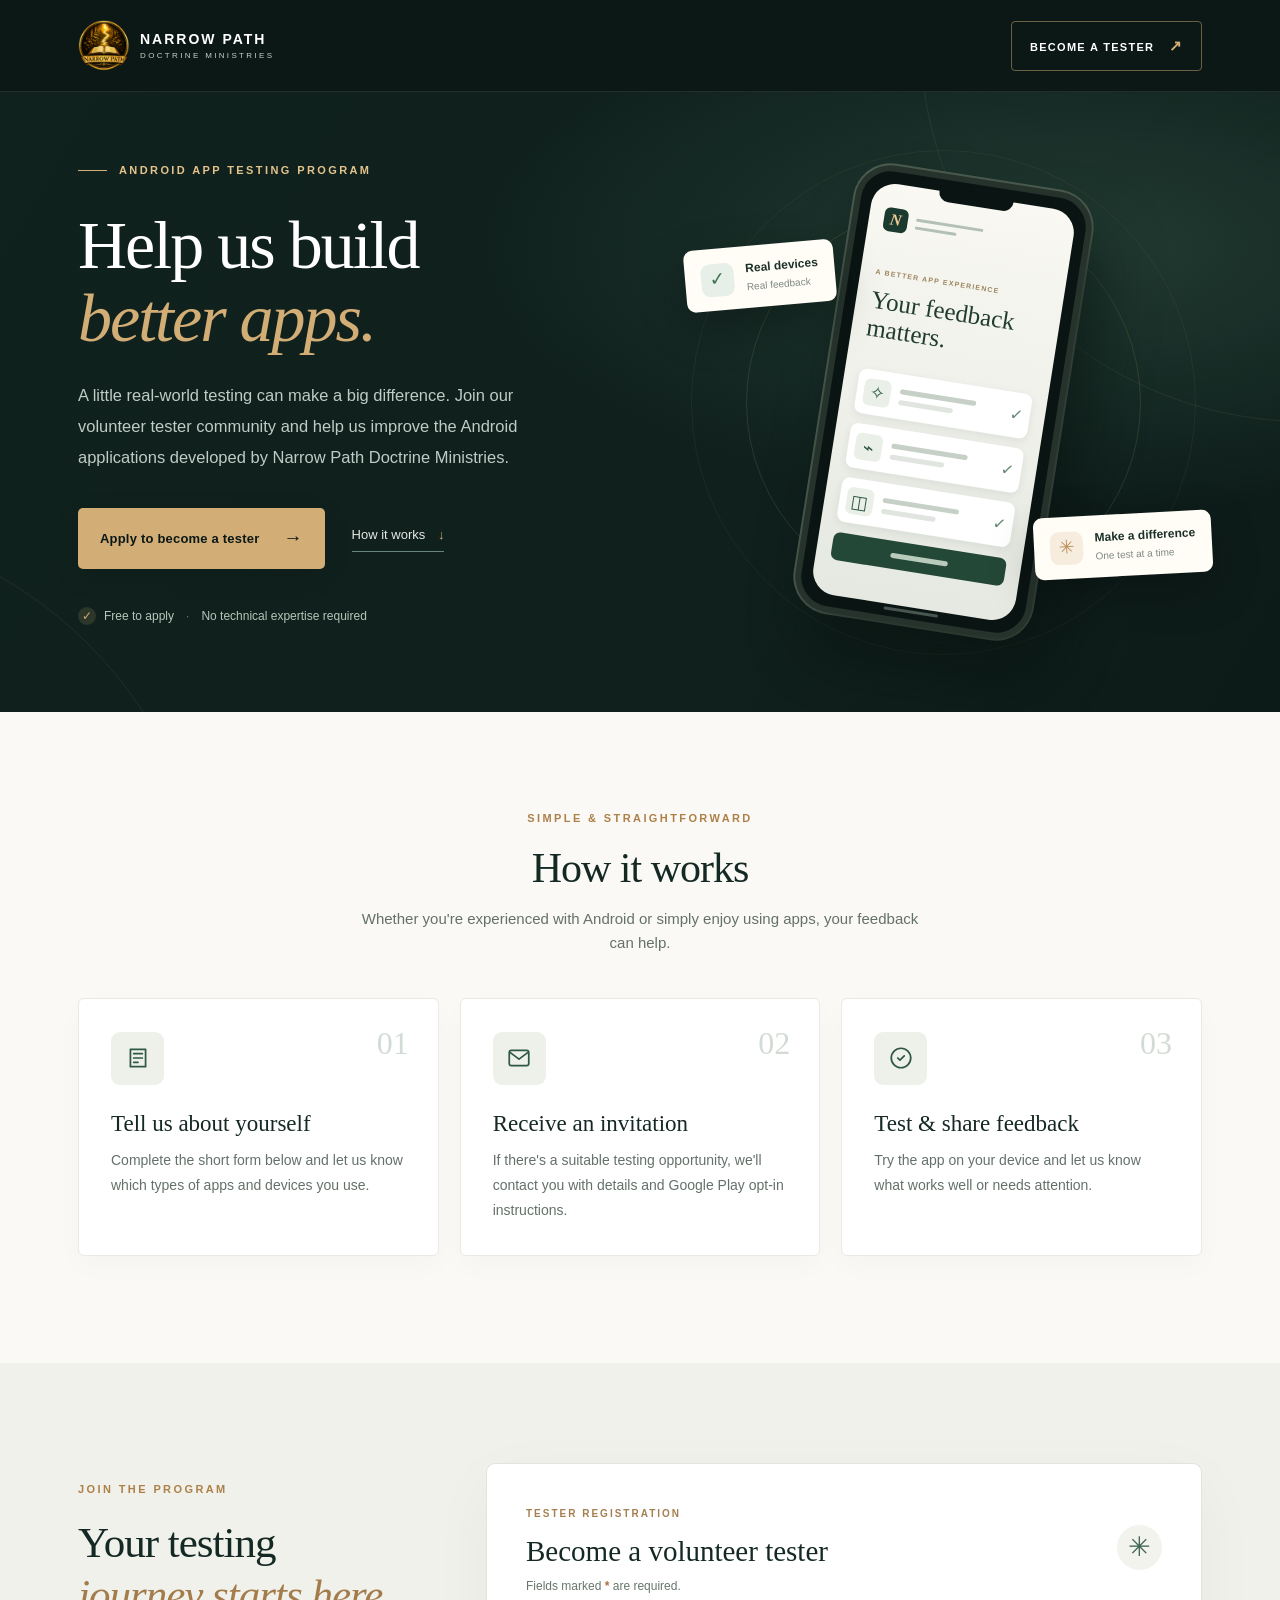
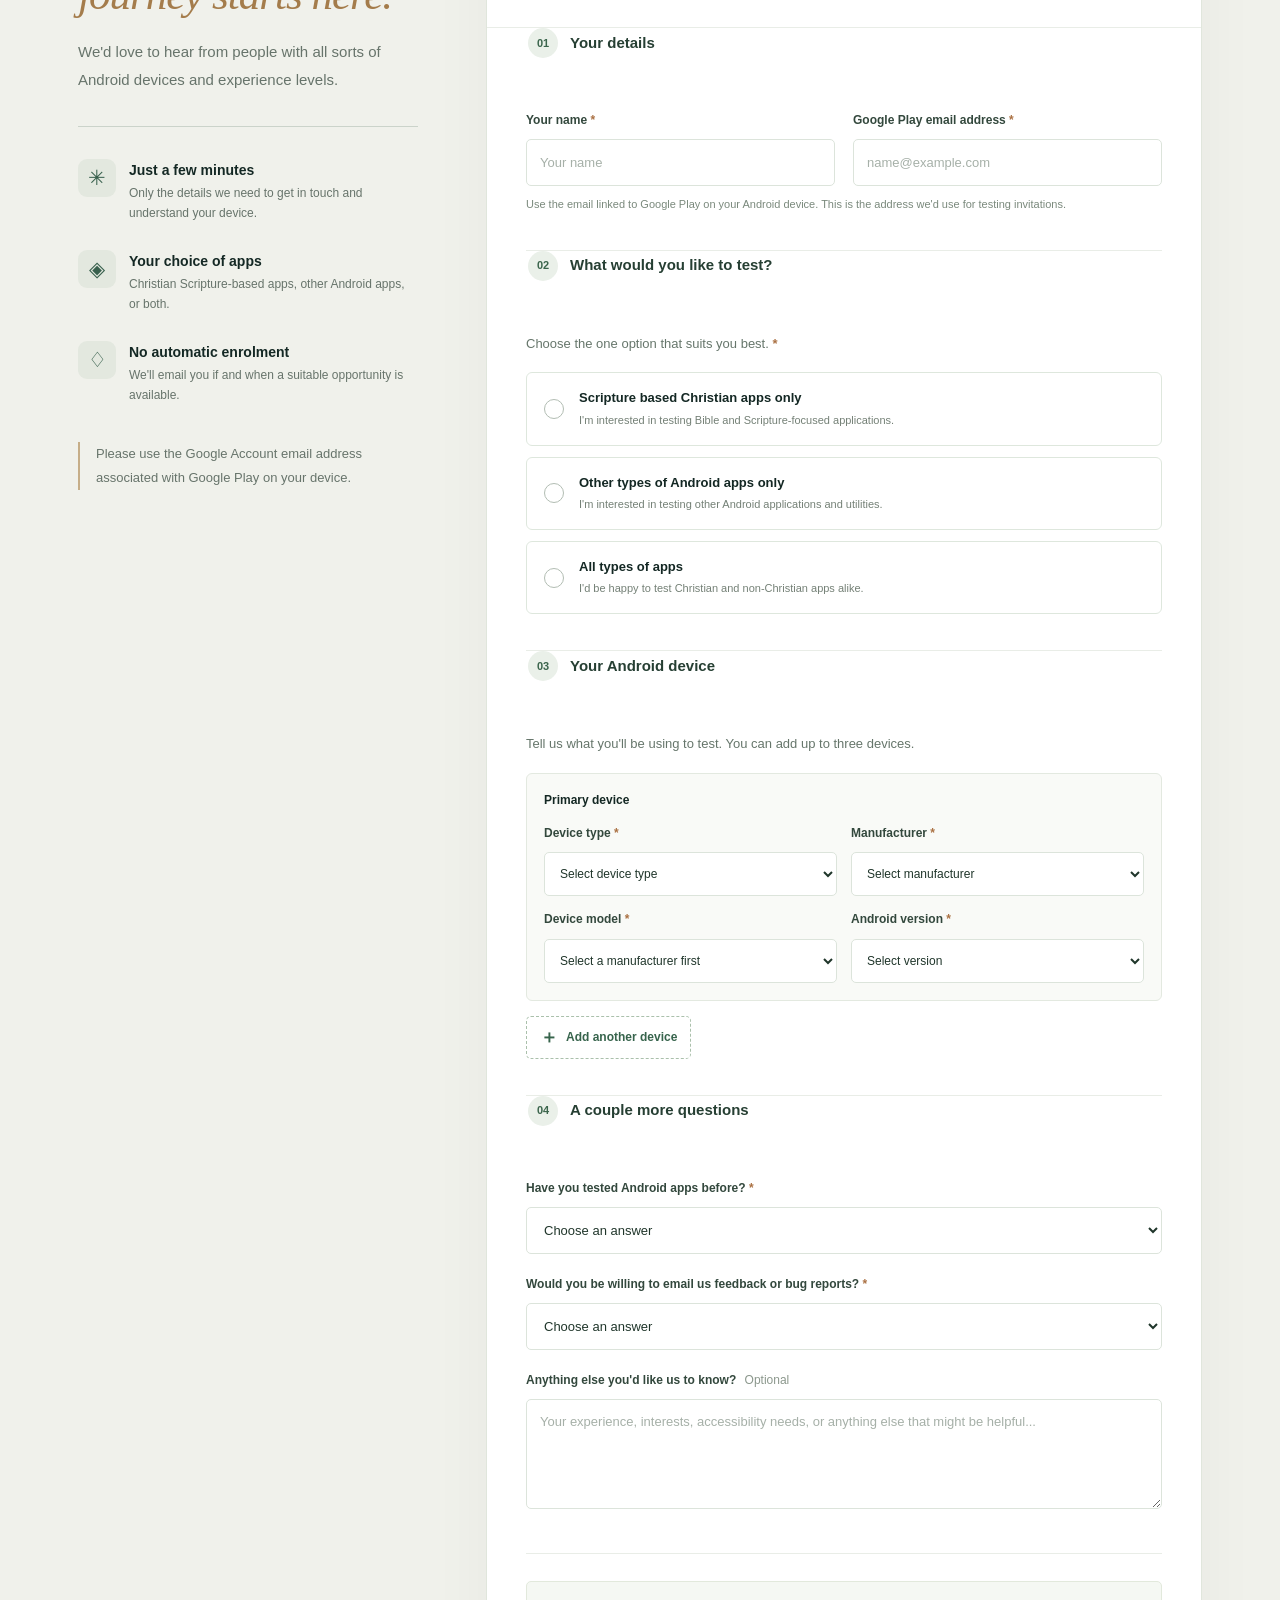
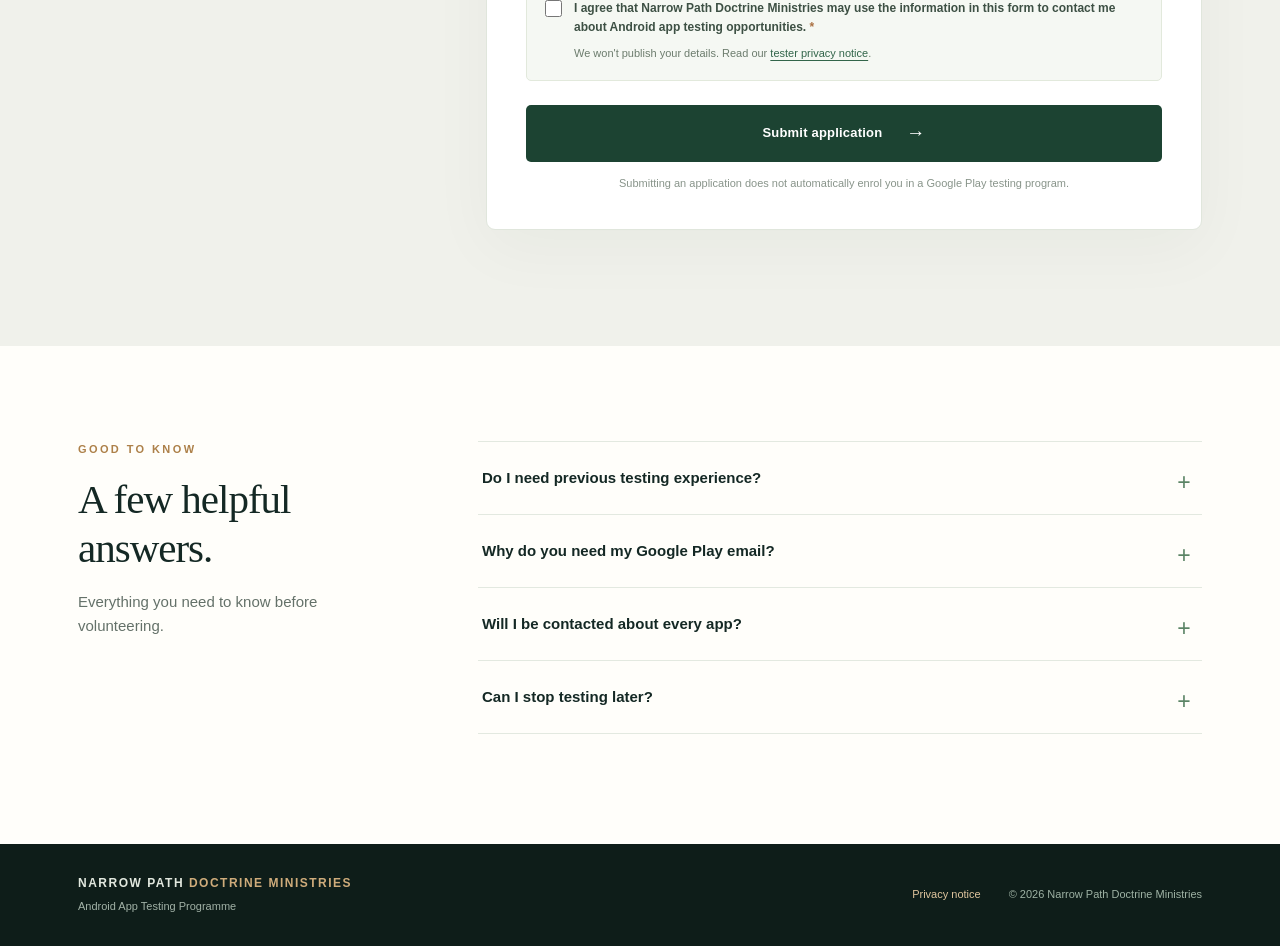
==== commit 2cb8154a: "Refresh responsive header styling on index.html" ====
--- a/index.html
+++ b/index.html
@@ -6,7 +6,7 @@
   <meta name="theme-color" content="#10201d">
   <meta name="description" content="Register your interest in testing Android applications developed by Narrow Path Doctrine Ministries.">
   <title>Become an App Tester | Narrow Path Doctrine Ministries</title>
-  <link rel="stylesheet" href="styles.css">
+  <link rel="stylesheet" href="styles.css?v=header-logo-2">
   <script src="config.js" defer></script>
   <script src="app.js" defer></script>
 </head>
--- a/styles.css
+++ b/styles.css
@@ -1,6 +1,6 @@
 :root{--ink:#142824;--forest:#10201d;--forest2:#172d27;--deep:#0c1816;--gold:#d2ad75;--gold-dark:#ae8147;--cream:#f8f6f1;--paper:#fffefa;--body:#4a5651;--muted:#728078;--border:#e5e7e1;--display:Georgia,'Times New Roman',serif;--sans:Inter,'Segoe UI',-apple-system,BlinkMacSystemFont,Arial,sans-serif}
 *{box-sizing:border-box}html{scroll-behavior:smooth;scroll-padding-top:96px}body{margin:0;background:var(--cream);color:var(--ink);font:16px/1.6 var(--sans);-webkit-font-smoothing:antialiased}a{color:inherit}button,input,textarea,select{font:inherit}button{cursor:pointer}a:focus-visible,button:focus-visible,input:focus-visible,select:focus-visible,textarea:focus-visible,summary:focus-visible{outline:3px solid var(--gold-dark);outline-offset:3px}.container{max-width:1180px;margin:0 auto;padding:0 28px}.skip-link{position:absolute;z-index:1000;top:-70px;left:20px;padding:12px 20px;background:white;color:black}.skip-link:focus{top:12px}
-.site-header{background:var(--deep);color:#fff;position:relative;z-index:10;border-bottom:1px solid rgba(255,255,255,.09)}.nav-inner{display:flex;justify-content:space-between;align-items:center;min-height:91px;gap:20px}.brand{display:flex;align-items:center;gap:12px;text-decoration:none}.brand-mark{width:43px;height:43px;color:var(--gold);display:grid;place-items:center}.brand-mark svg{width:100%;height:100%}.brand-name{display:flex;flex-direction:column;line-height:1.3;letter-spacing:2.8px}.brand-name strong{font-size:16px;font-weight:750}.brand-name small{color:#c7d0c9;font-size:9px;letter-spacing:3.2px;margin-top:5px}.header-cta{text-decoration:none;text-transform:uppercase;font-size:11px;font-weight:800;letter-spacing:1.3px;border:1px solid rgba(210,173,117,.48);padding:12px 18px;border-radius:4px;transition:background .2s}.header-cta:hover{background:rgba(210,173,117,.12)}.header-cta span{font-size:15px;margin-left:10px;color:var(--gold)}
+.site-header{background:var(--deep);color:#fff;position:relative;z-index:10;border-bottom:1px solid rgba(255,255,255,.09)}.nav-inner{display:flex;justify-content:space-between;align-items:center;min-height:91px;gap:20px}.brand{display:flex;align-items:center;gap:10px;text-decoration:none;min-width:0}.brand-mark{display:block;flex:0 0 52px;width:52px;height:52px;min-width:52px;max-width:52px;overflow:hidden;line-height:0}.brand-mark svg{width:100%;height:100%}.brand-name{display:flex;flex-direction:column;justify-content:center;line-height:1.15;letter-spacing:2px;min-width:0}.brand-name strong{font-size:14px;font-weight:750;white-space:nowrap}.brand-name small{color:#c7d0c9;font-size:8px;letter-spacing:2.35px;margin-top:4px;white-space:nowrap}.header-cta{text-decoration:none;text-transform:uppercase;font-size:11px;font-weight:800;letter-spacing:1.3px;border:1px solid rgba(210,173,117,.48);padding:12px 18px;border-radius:4px;transition:background .2s}.header-cta:hover{background:rgba(210,173,117,.12)}.header-cta span{font-size:15px;margin-left:10px;color:var(--gold)}
 .hero{background:radial-gradient(ellipse at 84% 25%,#213b32 0,transparent 40%),linear-gradient(120deg,#10221d,#10201d 60%,#0d1b18);color:#fff;min-height:580px;position:relative;overflow:hidden}.hero-decor{position:absolute;border:1px solid rgba(210,173,117,.09);border-radius:50%;pointer-events:none}.decor-one{width:830px;height:830px;left:-620px;bottom:-640px}.decor-two{width:770px;height:770px;right:-410px;top:-440px}.hero-grid{min-height:580px;display:grid;grid-template-columns:1.05fr .95fr;align-items:center;gap:36px}.hero-copy{padding:70px 0 86px;position:relative;z-index:1}.eyebrow,.section-kicker{color:#ad8049;text-transform:uppercase;font-size:11px;font-weight:800;letter-spacing:2.4px}.eyebrow{color:#e4c48c;display:flex;align-items:center;gap:12px}.eyebrow-line{width:29px;height:1px;background:var(--gold)}.hero h1{font:normal 68px/1.08 var(--display);letter-spacing:-2px;margin:29px 0 25px}.hero h1 em,.application-sidebar h2 em{font-weight:normal;color:var(--gold)}.hero-intro{font-size:16.5px;line-height:1.85;color:#c0cbc5;max-width:490px;margin:0}.hero-actions{display:flex;align-items:center;gap:27px;margin-top:36px;flex-wrap:wrap}.button{display:inline-flex;align-items:center;justify-content:center;gap:24px;font-size:13px;font-weight:800;letter-spacing:.2px;border-radius:5px;text-decoration:none;border:0;transition:transform .2s,box-shadow .2s,background .2s;line-height:1.2}.button:hover{transform:translateY(-2px)}.button-gold{background:var(--gold);color:var(--deep);padding:19px 22px;box-shadow:0 8px 26px rgba(0,0,0,.12)}.button-gold:hover{background:#e3bf86}.button span{font-size:19px;font-weight:400}.hero-secondary{font-size:13px;color:#e5e8e3;text-decoration:none;border-bottom:1px solid #6b8479;padding-bottom:5px}.hero-secondary span{color:var(--gold);margin-left:9px}.hero-footnote{font-size:12px;color:#b7c5bb;margin-top:38px;display:flex;align-items:center;gap:8px;flex-wrap:wrap}.check-circle{width:18px;height:18px;border-radius:50%;background:rgba(210,173,117,.15);color:var(--gold);display:inline-grid;place-items:center;font-size:12px}.hero-footnote .dot{padding:0 4px;color:#64786e}
 .hero-art{height:530px;position:relative;display:flex;align-items:center;justify-content:center}.art-ring{position:absolute;border:1px solid rgba(211,173,116,.15);border-radius:50%}.art-ring-one{width:395px;height:395px}.art-ring-two{width:505px;height:505px;border-color:rgba(211,173,116,.07)}.phone{position:relative;width:239px;height:452px;background:#0a1412;border:6px solid #26332d;border-radius:36px;box-shadow:20px 35px 55px #07110e88,0 0 0 2px #4d5d50;transform:rotate(9deg);z-index:2;padding:12px 11px}.phone-top{position:absolute;left:50%;top:8px;transform:translateX(-50%);width:75px;height:14px;border-radius:0 0 10px 10px;background:#0a1412;z-index:3}.phone-screen{height:100%;background:linear-gradient(#f9f8f2,#e5e9e2);border-radius:24px;padding:24px 15px 15px;overflow:hidden}.screen-top{display:flex;align-items:center;gap:8px}.screen-mini-logo{width:24px;height:24px;background:#1a392f;border-radius:6px;color:#eecb97;display:grid;place-items:center;font:italic bold 16px var(--display)}.screen-top-lines{display:flex;flex-direction:column;gap:5px}.screen-top-lines i{height:3px;width:68px;background:#b4c0b7;border-radius:10px}.screen-top-lines i+i{width:42px}.screen-greeting{font-size:7px;letter-spacing:1.2px;font-weight:800;color:#9b855e;margin-top:36px}.screen-heading{font:25px/1.1 var(--display);color:#223c30;margin:9px 0 28px}.screen-feature{display:flex;align-items:center;gap:9px;padding:9px 7px;background:#fff;border-radius:8px;margin:10px 0;box-shadow:0 3px 10px #12271a13}.screen-feature-icon{width:27px;height:27px;border-radius:6px;background:#eaf0e8;display:grid;place-items:center;color:#2e5845;font-size:18px}.screen-feature>div:nth-child(2){display:flex;flex-direction:column;gap:6px}.screen-feature i{display:block;width:77px;height:5px;background:#c6d0c6;border-radius:5px}.screen-feature i+i{width:55px;background:#e0e5df}.screen-check{margin-left:auto;color:#648873;font-size:16px}.screen-bar{position:absolute;bottom:47px;left:26px;right:26px;height:28px;background:#244838;border-radius:7px;display:grid;place-items:center}.screen-bar span{height:5px;width:58px;background:#b9ccbb;border-radius:6px}.phone-home{width:55px;height:3px;border-radius:2px;background:#47574f;position:absolute;bottom:6px;left:50%;transform:translateX(-50%)}.float-note{display:flex;align-items:center;gap:12px;padding:13px 16px;border-radius:9px;background:#fffdf6;color:#1b3028;box-shadow:0 16px 45px #0004;position:absolute;z-index:4}.float-note b{display:block;font-size:12px;white-space:nowrap}.float-note small{display:block;font-size:10px;color:#7e8880;margin-top:1px}.note-top{top:108px;left:0;transform:rotate(-5deg)}.note-bottom{right:-10px;bottom:91px;transform:rotate(-3deg)}.note-icon,.sparkle-icon{width:33px;height:33px;border-radius:9px;display:grid;place-items:center;background:#e6f0e8;color:#447455;font-size:19px}.sparkle-icon{background:#f6eddf;color:#bc915b}
 .intro-section{padding:92px 0 107px;background:#faf9f5}.section-head-centre{text-align:center}.section-head h2,.faq-layout h2{font:normal 42px/1.2 var(--display);letter-spacing:-1px;margin:13px 0 14px}.section-head p,.faq-layout>div:first-child>p{margin:0 auto;max-width:580px;color:#647169;font-size:15px}.step-grid{display:grid;grid-template-columns:repeat(3,1fr);gap:21px;margin-top:43px}.step-card{background:#fff;border:1px solid #e8eae4;padding:33px 32px 32px;position:relative;border-radius:6px;box-shadow:0 10px 28px #23362b06}.step-number{position:absolute;right:29px;top:26px;color:#d3dcd4;font:32px var(--display)}.step-icon{width:53px;height:53px;background:#edf1ea;color:#2e5744;border-radius:9px;display:grid;place-items:center}.step-icon svg{width:26px;height:26px}.step-card h3{font:normal 23px/1.3 var(--display);margin:24px 0 9px}.step-card p{font-size:14px;line-height:1.8;color:#647169;margin:0}
@@ -9,5 +9,8 @@
 .privacy-main{padding:70px 0 105px;background:#faf9f5}.privacy-container{max-width:820px}.back-link{font-size:13px;color:#53725c;text-decoration:none;display:block;margin-bottom:48px}.privacy-container h1{font:normal 51px/1.2 var(--display);margin:14px 0}.privacy-lede{color:#5c6a60;font-size:17px;line-height:1.85;margin:0 0 35px}.privacy-warning{background:#fff7e8;color:#76562c;border:1px solid #ecd5af;padding:18px;border-radius:6px;font-size:13px;line-height:1.7}.privacy-warning[hidden]{display:none}.privacy-container section{padding:26px 0;border-bottom:1px solid #e1e7de}.privacy-container section h2{font:normal 25px var(--display);margin:0 0 7px}.privacy-container section p{color:#58685d;font-size:14px;line-height:1.9;margin:0}.privacy-container .privacy-bottom{color:#88918a;font-size:12px;margin-top:35px}
 @media(max-width:1100px){.hero h1{font-size:57px}.hero-grid{gap:10px}.float-note.note-top{left:-15px}.application-layout{gap:40px;grid-template-columns:285px 1fr}.application-sidebar h2{font-size:38px}}
 @media(max-width:800px){.container{padding:0 22px}.nav-inner{min-height:74px}.hero-grid{grid-template-columns:1fr}.hero{min-height:0}.hero-copy{padding:72px 0 40px}.hero h1{font-size:57px}.hero-intro{max-width:620px}.hero-art{height:370px;overflow:hidden}.phone{transform:rotate(8deg) scale(.73)}.art-ring-one{width:340px;height:340px}.art-ring-two{width:445px;height:445px}.note-top{left:9%;top:50px}.note-bottom{right:7%;bottom:44px}.intro-section{padding:74px 0}.step-grid{grid-template-columns:1fr;max-width:550px;margin:30px auto 0}.step-card{padding:27px}.application-section{padding:76px 0}.application-layout{grid-template-columns:1fr;gap:30px}.application-sidebar{position:static;padding:0}.application-sidebar h2{font-size:40px}.application-sidebar .side-callout,.application-sidebar .side-rule,.application-sidebar .side-small{display:none}.application-sidebar>p{max-width:550px}.faq-layout{grid-template-columns:1fr;gap:25px}.faq-section{padding:72px 0}.faq-layout h2 br{display:none}}
-@media(max-width:560px){.container{padding:0 18px}.brand-mark{width:34px;height:34px}.brand-name{letter-spacing:1.6px}.brand-name strong{font-size:12px}.brand-name small{font-size:7px;letter-spacing:1.9px}.header-cta{font-size:10px;padding:10px 10px;letter-spacing:.1px}.header-cta span{display:none}.hero-copy{padding:58px 0 8px}.hero h1{font-size:clamp(44px,12vw,56px);letter-spacing:-1.4px;margin:21px 0}.hero-intro{font-size:15px}.hero-actions{gap:22px}.button-gold{padding:17px}.hero-footnote{margin-top:26px}.hero-art{height:315px}.phone{transform:rotate(8deg) scale(.62)}.float-note{padding:8px 10px;gap:7px}.float-note b{font-size:10px}.float-note small{font-size:9px}.note-top{top:49px;left:0}.note-bottom{bottom:45px;right:-6px}.note-icon,.sparkle-icon{width:28px;height:28px;font-size:16px}.section-head h2,.faq-layout h2{font-size:35px}.intro-section{padding:66px 0}.application-section{padding:65px 0}.application-sidebar h2{font-size:36px}.form-header{padding:27px 22px 23px}.form-header h3{font-size:25px}.form-mark{display:none}#tester-form{padding:0 22px 28px}.demo-notice{margin:20px 22px 0}.field-grid{grid-template-columns:1fr;gap:18px}.form-section{padding:27px 0}.interest-option{padding:13px;gap:11px}.device-grid{grid-template-columns:1fr;gap:12px}.device-card{padding:15px}.footer-inner{display:block}.footer-right{margin-top:20px;justify-content:space-between;gap:10px;flex-wrap:wrap}.privacy-main{padding:43px 0 75px}.privacy-container h1{font-size:39px}.faq-section{padding:66px 0}}
-@media(prefers-reduced-motion:reduce){html{scroll-behavior:auto}*,*::before,*::after{transition-duration:.01ms!important;animation-duration:.01ms!important}}+@media(max-width:560px){.container{padding:0 18px}.brand{gap:8px}.brand-mark{flex-basis:40px;width:40px;height:40px;min-width:40px;max-width:40px}.brand-name{letter-spacing:1.1px}.brand-name strong{font-size:11px}.brand-name small{font-size:6px;letter-spacing:1.5px;margin-top:3px}.header-cta{font-size:10px;padding:10px 10px;letter-spacing:.1px}.header-cta span{display:none}.hero-copy{padding:58px 0 8px}.hero h1{font-size:clamp(44px,12vw,56px);letter-spacing:-1.4px;margin:21px 0}.hero-intro{font-size:15px}.hero-actions{gap:22px}.button-gold{padding:17px}.hero-footnote{margin-top:26px}.hero-art{height:315px}.phone{transform:rotate(8deg) scale(.62)}.float-note{padding:8px 10px;gap:7px}.float-note b{font-size:10px}.float-note small{font-size:9px}.note-top{top:49px;left:0}.note-bottom{bottom:45px;right:-6px}.note-icon,.sparkle-icon{width:28px;height:28px;font-size:16px}.section-head h2,.faq-layout h2{font-size:35px}.intro-section{padding:66px 0}.application-section{padding:65px 0}.application-sidebar h2{font-size:36px}.form-header{padding:27px 22px 23px}.form-header h3{font-size:25px}.form-mark{display:none}#tester-form{padding:0 22px 28px}.demo-notice{margin:20px 22px 0}.field-grid{grid-template-columns:1fr;gap:18px}.form-section{padding:27px 0}.interest-option{padding:13px;gap:11px}.device-grid{grid-template-columns:1fr;gap:12px}.device-card{padding:15px}.footer-inner{display:block}.footer-right{margin-top:20px;justify-content:space-between;gap:10px;flex-wrap:wrap}.privacy-main{padding:43px 0 75px}.privacy-container h1{font-size:39px}.faq-section{padding:66px 0}}
+@media(prefers-reduced-motion:reduce){html{scroll-behavior:auto}*,*::before,*::after{transition-duration:.01ms!important;animation-duration:.01ms!important}}
+.brand-mark img{display:block;width:100%;height:100%;max-width:100%;max-height:100%;object-fit:contain;vertical-align:top}
+
+@media(max-width:380px){.nav-inner{gap:9px}.brand-name strong{font-size:10px;letter-spacing:.8px}.brand-name small{font-size:5.5px;letter-spacing:1px}.header-cta{font-size:9px;padding:9px 7px}}
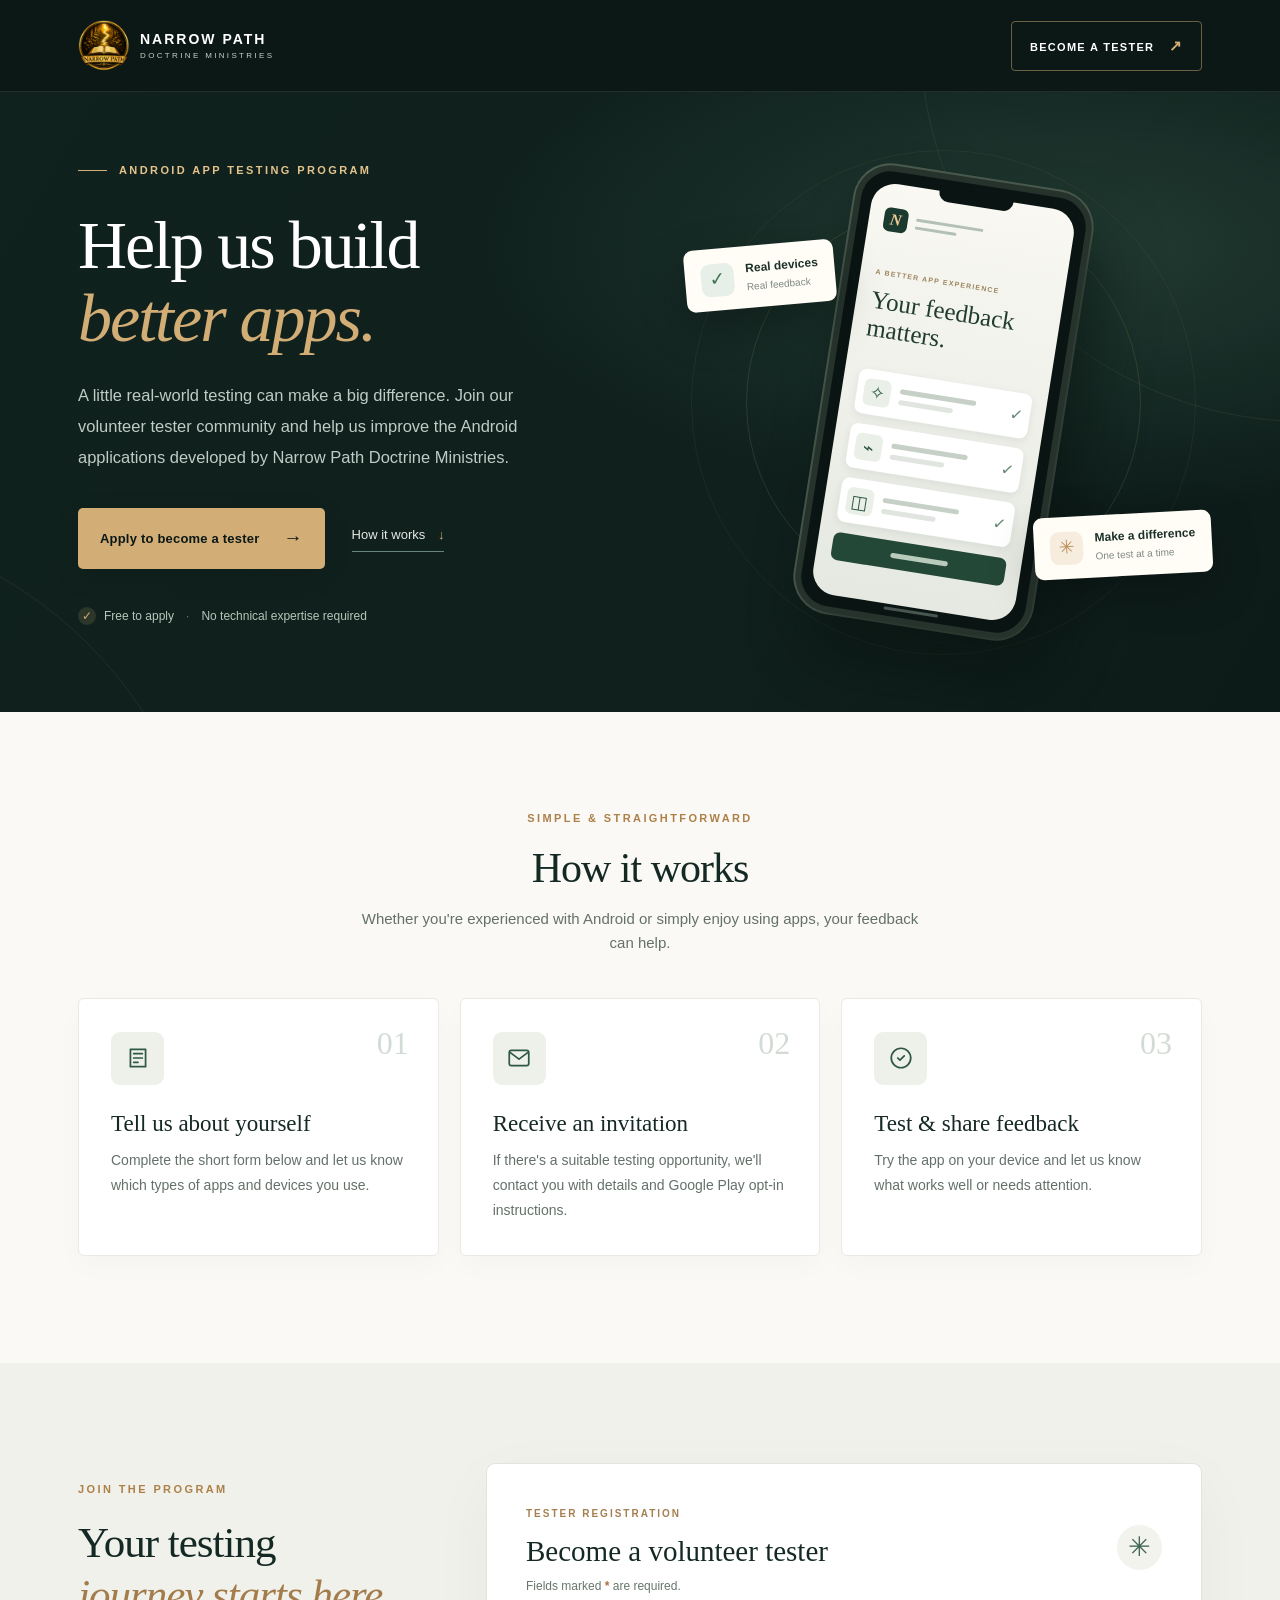
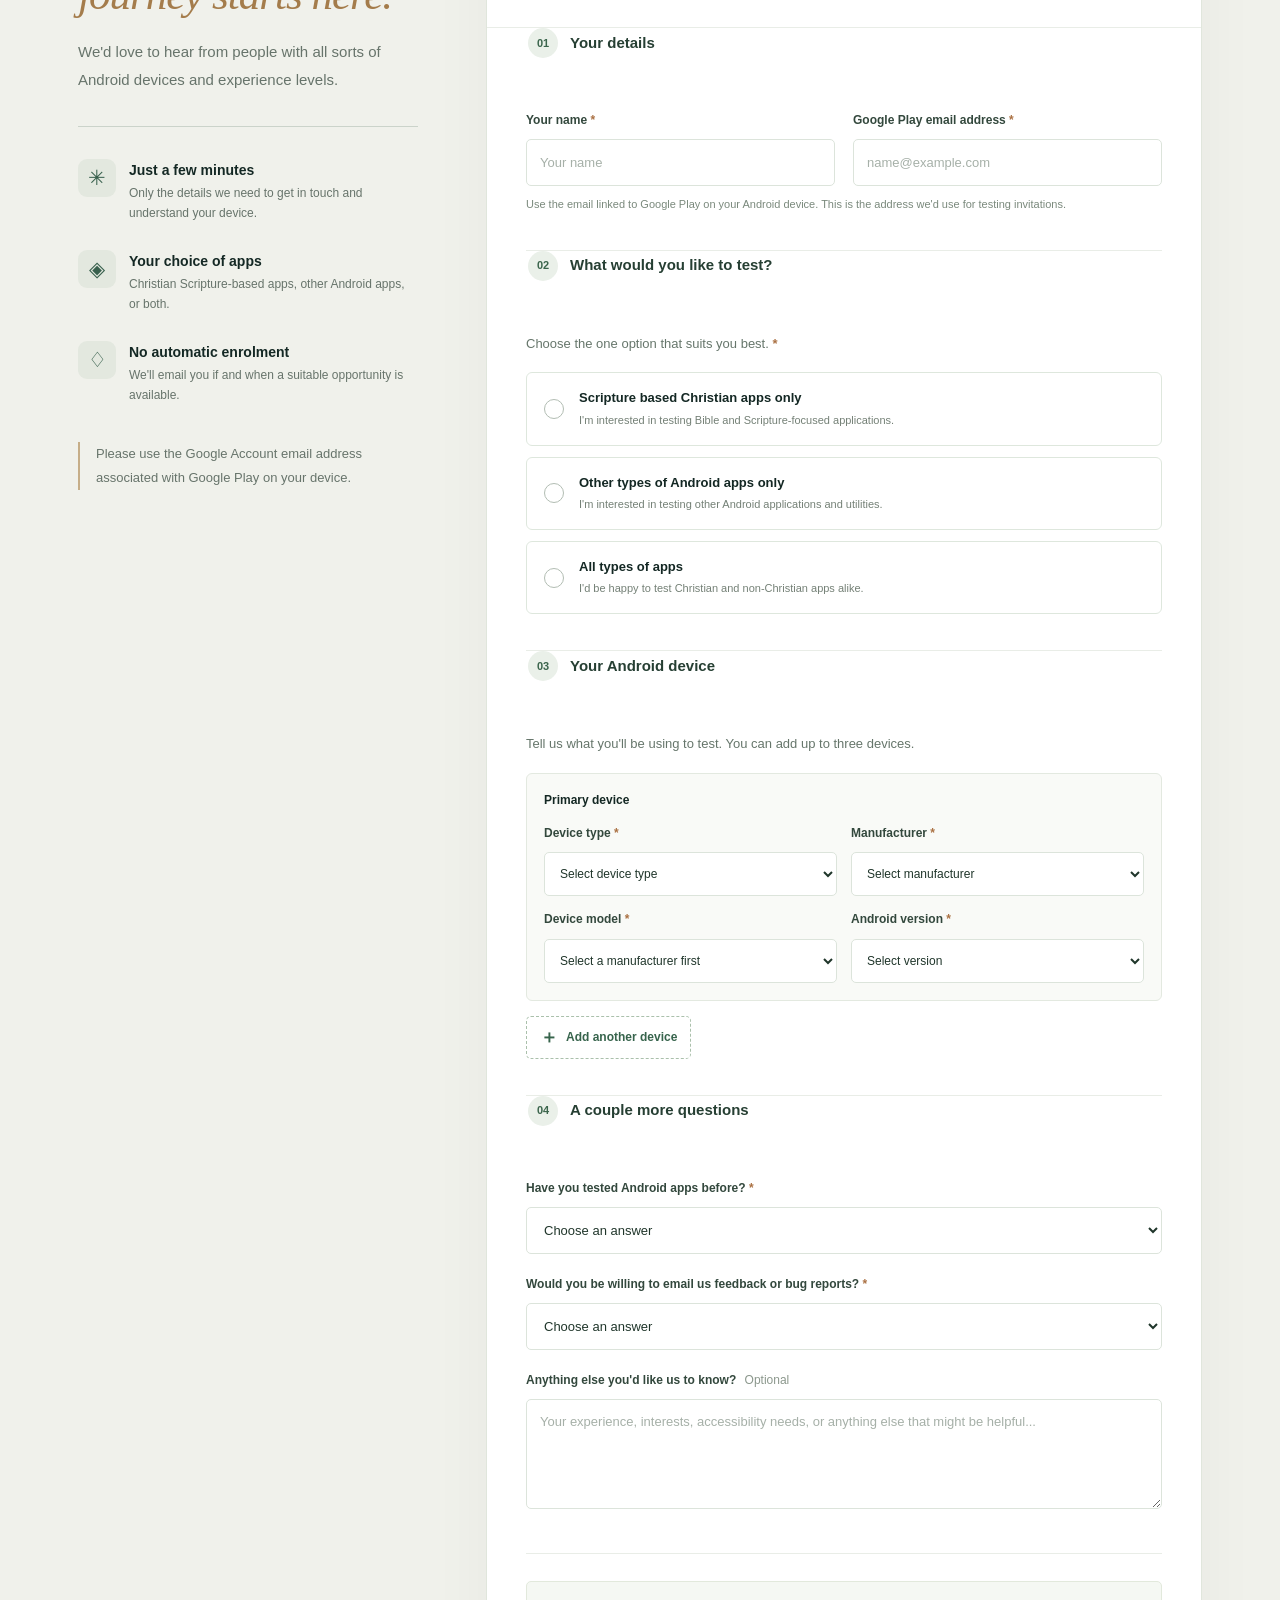
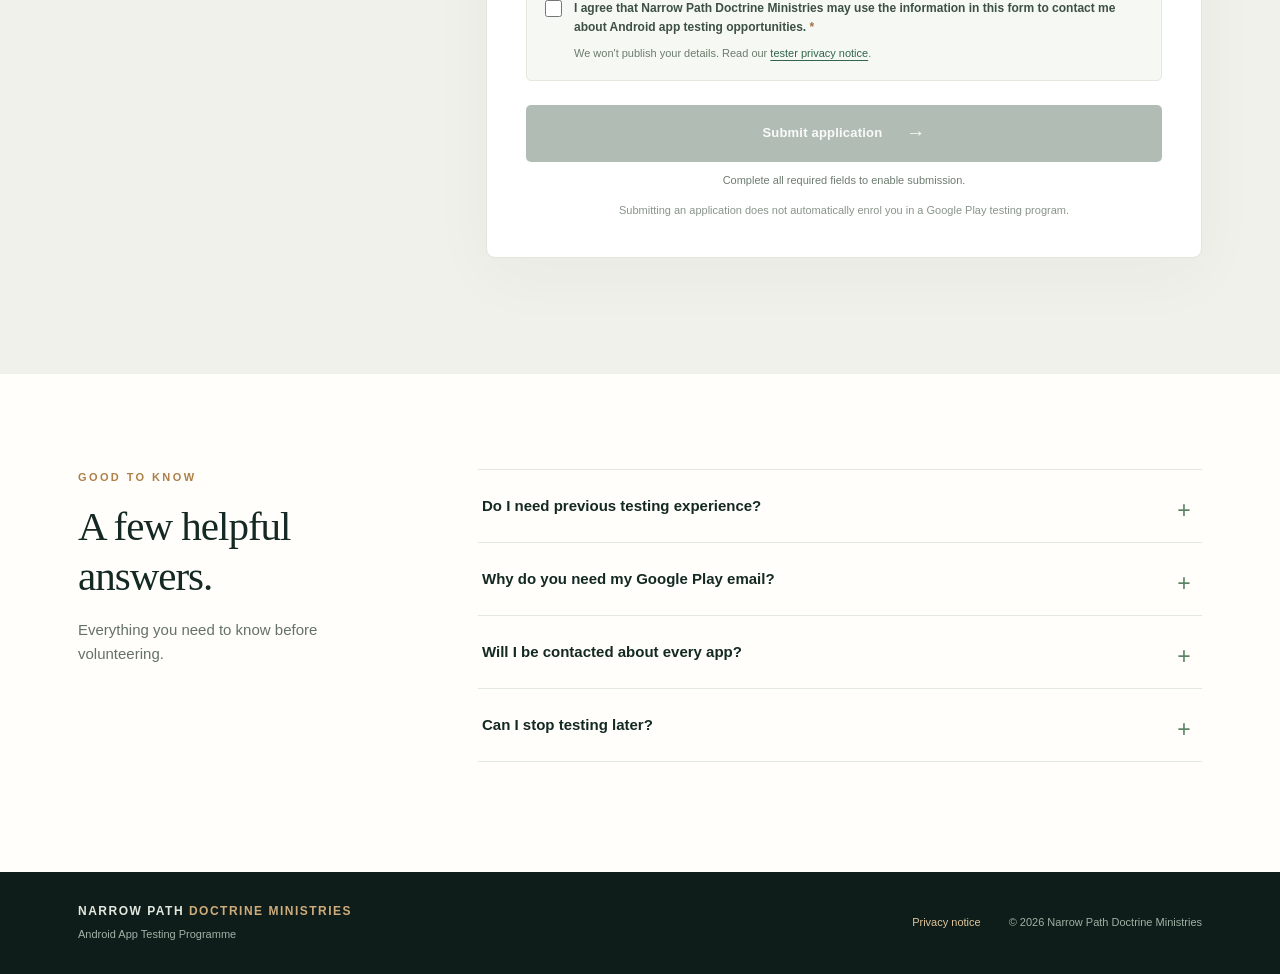
==== commit 0fb2ae04: "Require complete tester form before enabling submit button" ====
--- a/index.html
+++ b/index.html
@@ -6,9 +6,9 @@
   <meta name="theme-color" content="#10201d">
   <meta name="description" content="Register your interest in testing Android applications developed by Narrow Path Doctrine Ministries.">
   <title>Become an App Tester | Narrow Path Doctrine Ministries</title>
-  <link rel="stylesheet" href="styles.css?v=header-logo-2">
-  <script src="config.js" defer></script>
-  <script src="app.js" defer></script>
+  <link rel="stylesheet" href="styles.css?v=thank-you-1">
+  <script src="config.js?v=20261014-forms1" defer></script>
+  <script src="app.js?v=20261014-confirmation-1" defer></script>
 </head>
 <body>
   <a class="skip-link" href="#main">Skip to main content</a>
@@ -86,10 +86,9 @@
         </aside>
         <div class="form-card">
           <div class="form-header"><div><span class="form-meta">TESTER REGISTRATION</span><h3>Become a volunteer tester</h3><p>Fields marked <span class="required-indicator">*</span> are required.</p></div><div class="form-mark" aria-hidden="true">✳</div></div>
-          <div id="demo-notice" class="demo-notice" role="note"><strong>Preview mode:</strong> This design is ready to review. Submissions will not be sent until the email form and privacy contact are configured.</div>
-          <form id="tester-form" novalidate>
+          <div id="demo-notice" class="demo-notice" role="note" hidden><strong>Preview mode:</strong> This design is ready to review. Submissions will not be sent until the email form and privacy contact are configured.</div>
+          <form id="tester-form" action="https://formspree.io/f/xyeknaww" method="POST">
             <input type="hidden" name="_subject" value="New Android App Tester Application — Narrow Path Doctrine Ministries">
-            <div class="honeypot" aria-hidden="true"><label for="company_website">Leave this field blank</label><input id="company_website" name="company_website" tabindex="-1" autocomplete="off"></div>
             <fieldset class="form-section">
               <legend><span class="form-section-number">01</span> Your details</legend>
               <div class="field-grid"><div class="field"><label for="tester-name">Your name <span class="required-indicator">*</span></label><input id="tester-name" name="name" type="text" placeholder="Your name" autocomplete="name" maxlength="100" required></div><div class="field"><label for="tester-email">Google Play email address <span class="required-indicator">*</span></label><input id="tester-email" name="email" type="email" placeholder="name@example.com" autocomplete="email" maxlength="254" required></div></div>
@@ -118,7 +117,8 @@
             </fieldset>
             <div class="privacy-accept"><label class="consent-row"><input type="checkbox" name="contact_consent" value="I agree" required><span>I agree that Narrow Path Doctrine Ministries may use the information in this form to contact me about Android app testing opportunities. <span class="required-indicator">*</span></span></label><p>We won't publish your details. Read our <a href="privacy.html">tester privacy notice</a>.</p></div>
             <div id="form-feedback" class="form-feedback" role="status" aria-live="polite" tabindex="-1"></div>
-            <button class="button submit-button" type="submit" id="submit-button">Preview submission <span aria-hidden="true">→</span></button>
+            <button class="button submit-button" type="submit" id="submit-button" disabled>Submit application <span aria-hidden="true">→</span></button>
+            <p id="submit-ready-note" class="submit-ready-note" aria-live="polite">Complete all required fields to enable submission.</p>
             <p class="submission-note">Submitting an application does not automatically enrol you in a Google Play testing program.</p>
           </form>
         </div>
--- a/styles.css
+++ b/styles.css
@@ -14,3 +14,32 @@
 .brand-mark img{display:block;width:100%;height:100%;max-width:100%;max-height:100%;object-fit:contain;vertical-align:top}
 
 @media(max-width:380px){.nav-inner{gap:9px}.brand-name strong{font-size:10px;letter-spacing:.8px}.brand-name small{font-size:5.5px;letter-spacing:1px}.header-cta{font-size:9px;padding:9px 7px}}
+
+/* Submission state and dedicated confirmation page */
+.submit-button:disabled{opacity:.50;background:#647b6c;color:#f6f7f3;cursor:not-allowed;box-shadow:none;transform:none}
+.submit-button:disabled:hover{background:#647b6c;box-shadow:none;transform:none}
+.submit-ready-note{margin:10px 0 0;font-size:11px;line-height:1.6;text-align:center;color:#6d7c70}
+.thanks-page{min-height:100vh;display:flex;flex-direction:column}
+.thanks-main{flex:1;display:flex;align-items:center;justify-content:center;padding:86px 0 100px;background:radial-gradient(ellipse at 85% 0%,#e5e8de 0%,transparent 48%),#f5f6f0}
+.thanks-card{max-width:720px;margin:auto;background:#fffefa;border:1px solid #dfe5dc;border-radius:12px;box-shadow:0 20px 75px #10292012;padding:68px 70px 64px;text-align:center}
+.thanks-check{display:grid;place-items:center;width:76px;height:76px;margin:0 auto 29px;border-radius:50%;background:#e5f2e7;color:#356b49}
+.thanks-check svg{height:35px;width:35px}
+.thanks-card h1{font:normal 51px/1.18 var(--display);letter-spacing:-1.3px;margin:19px 0 21px}
+.thanks-card h1 em{color:#ac814b;font-weight:normal}
+.thanks-card p{font-size:15px;line-height:1.85;color:#637167;margin:0 auto 16px;max-width:535px}
+.thanks-card .thanks-lead{font-weight:750;font-size:17px;color:#213d2f}
+.thanks-note{display:grid;gap:8px;text-align:left;background:#f1f5ef;border:1px solid #e2ebe1;border-radius:7px;padding:22px 25px;margin:32px 0 35px}
+.thanks-note strong{font-size:14px;color:#244632}
+.thanks-note span{font-size:13px;line-height:1.75;color:#63756a}
+.thanks-home{min-width:225px}
+@media(max-width:620px){
+.thanks-main{padding:48px 0 65px}
+.thanks-card{padding:43px 25px 40px}
+.thanks-check{width:64px;height:64px;margin-bottom:24px}
+.thanks-check svg{width:30px;height:30px}
+.thanks-card h1{font-size:38px}
+.thanks-card .thanks-lead{font-size:16px}
+.thanks-card p{font-size:14px}
+.thanks-note{padding:18px;margin:25px 0 28px}
+.thanks-home{width:100%}
+}
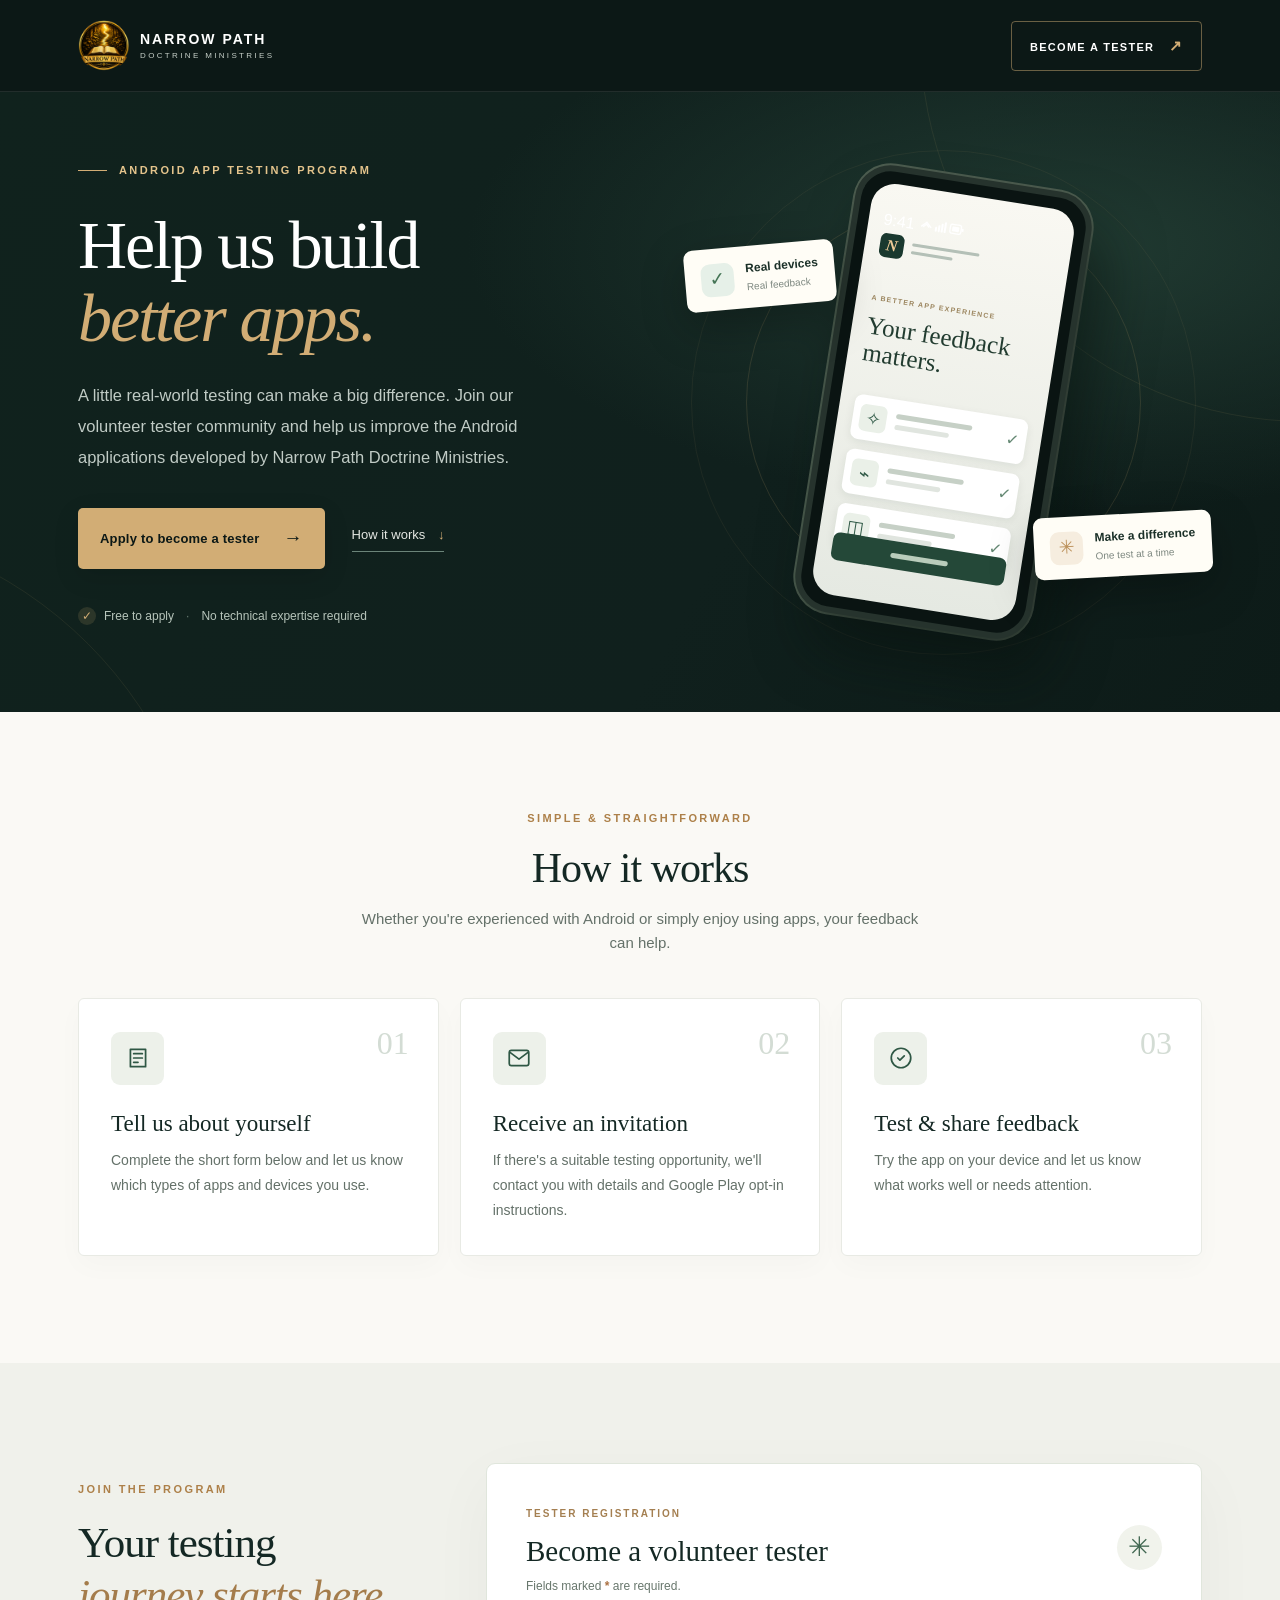
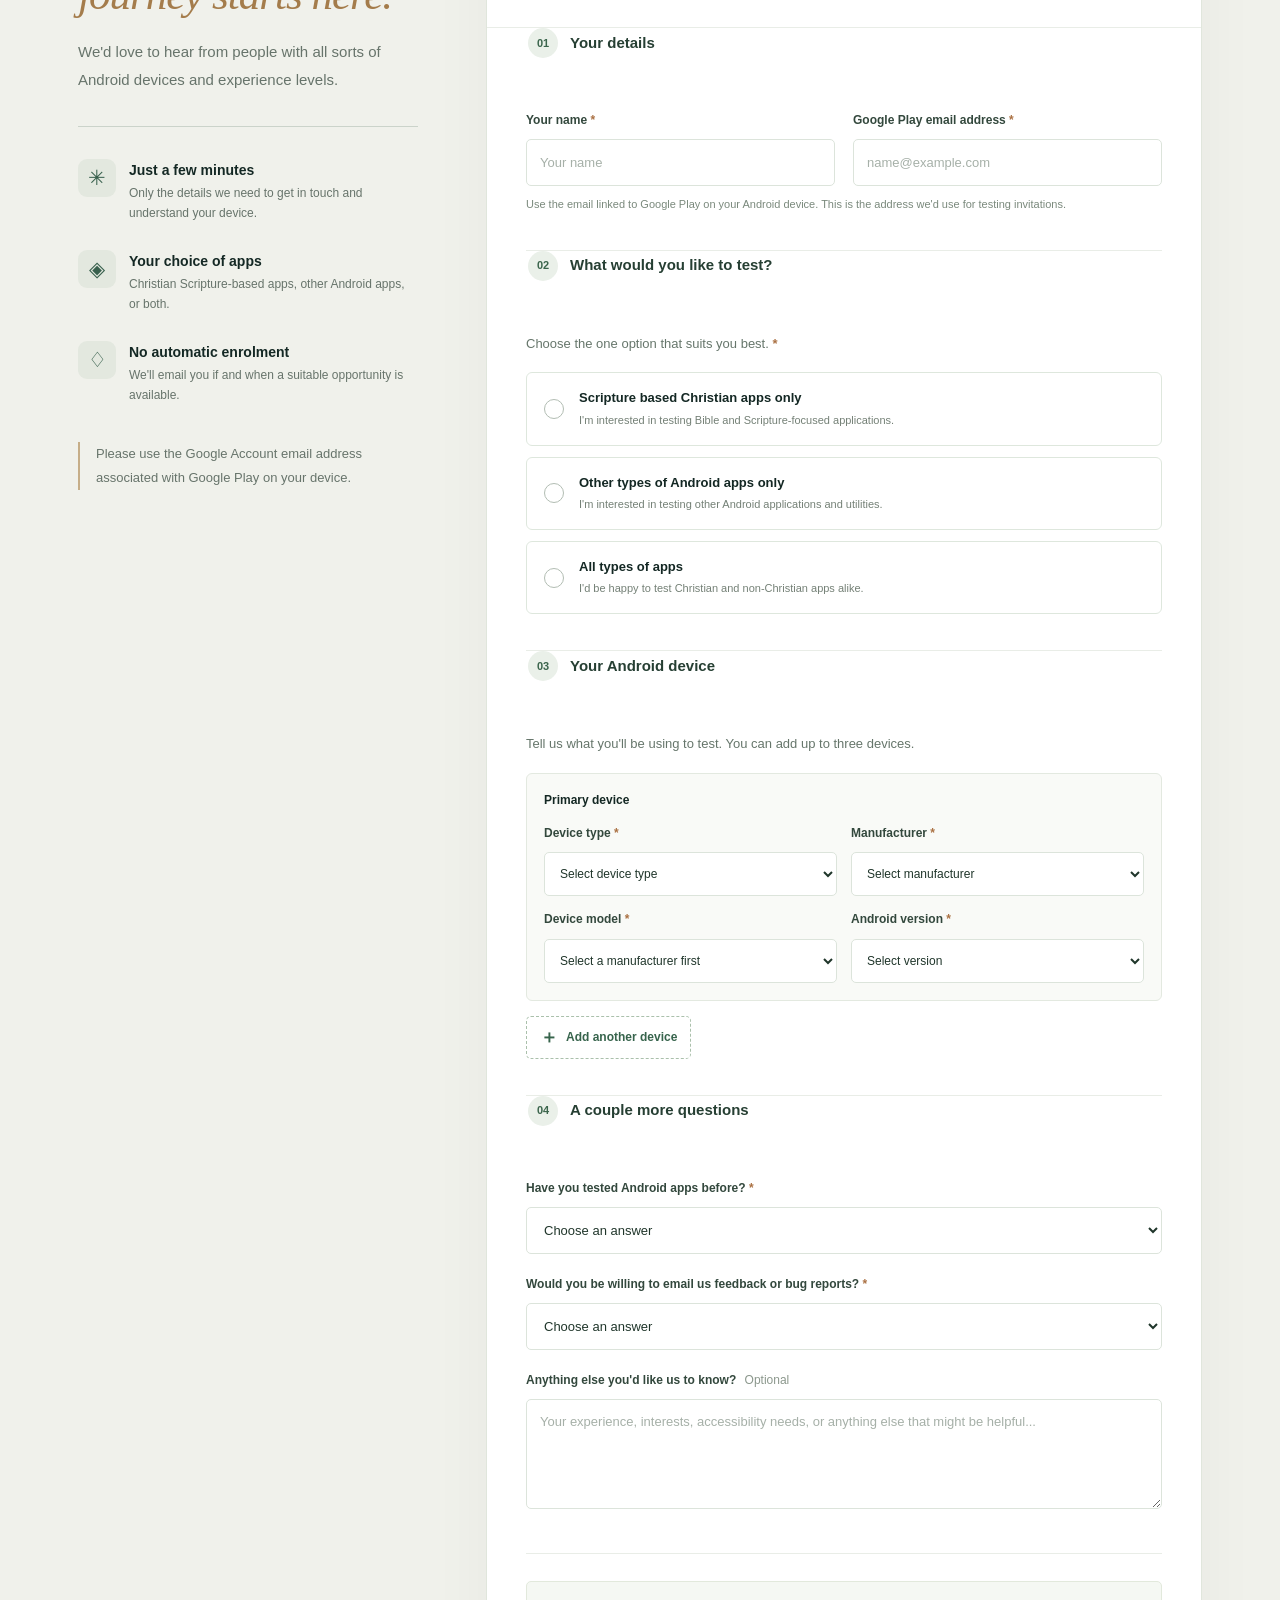
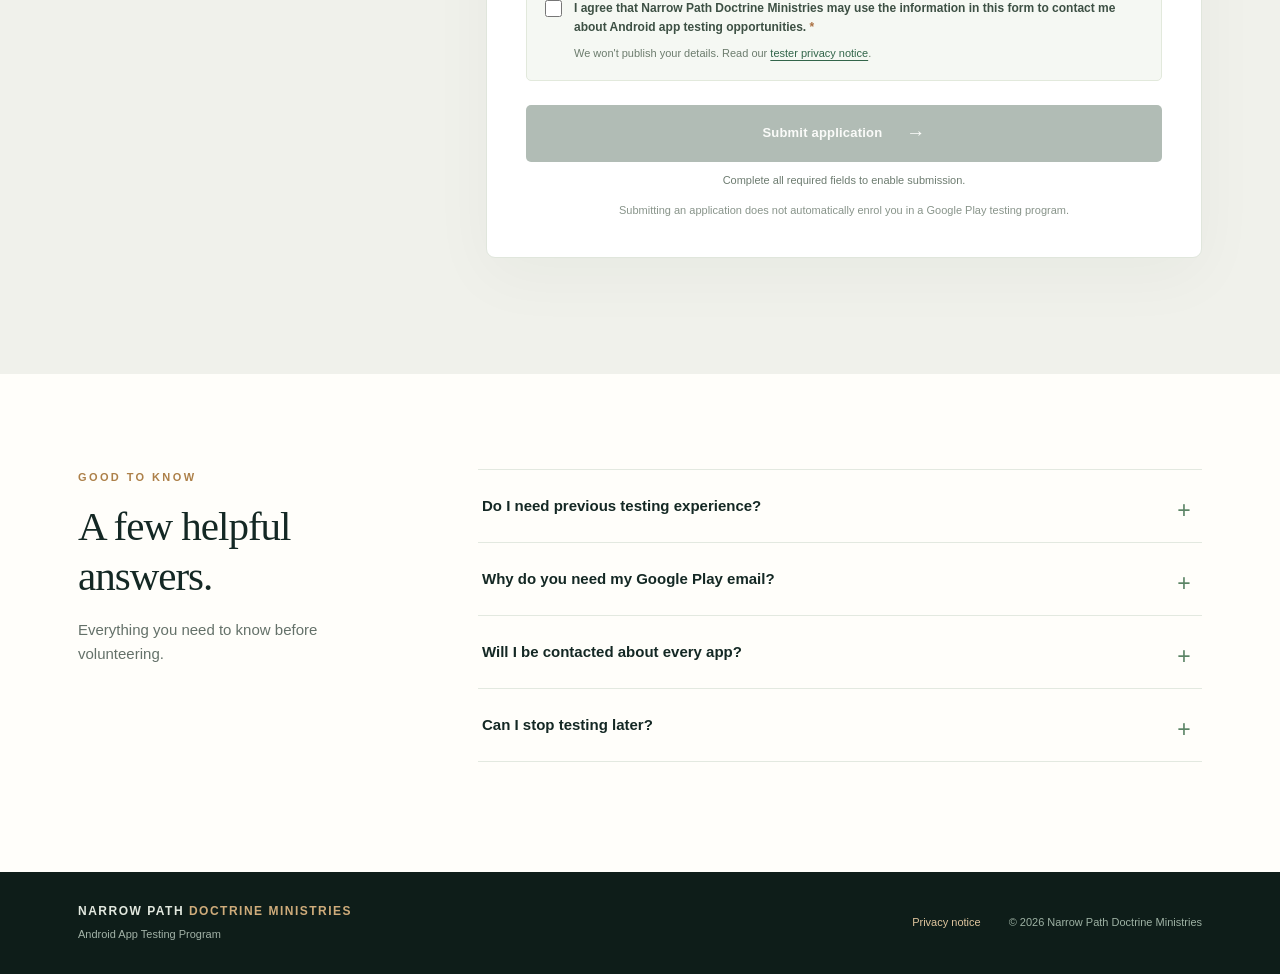
==== commit 6d0d7cac: "Use Android handset illustration and Program spelling on main page" ====
--- a/index.html
+++ b/index.html
@@ -6,7 +6,7 @@
   <meta name="theme-color" content="#10201d">
   <meta name="description" content="Register your interest in testing Android applications developed by Narrow Path Doctrine Ministries.">
   <title>Become an App Tester | Narrow Path Doctrine Ministries</title>
-  <link rel="stylesheet" href="styles.css?v=thank-you-1">
+  <link rel="stylesheet" href="styles.css?v=android-phone-1">
   <script src="config.js?v=20261014-forms1" defer></script>
   <script src="app.js?v=20261014-confirmation-1" defer></script>
 </head>
@@ -39,9 +39,21 @@
         <div class="hero-art" aria-hidden="true">
           <div class="art-ring art-ring-one"></div><div class="art-ring art-ring-two"></div>
           <div class="float-note note-top"><span class="note-icon">✓</span><span><b>Real devices</b><small>Real feedback</small></span></div>
-          <div class="phone">
-            <div class="phone-top"><span></span></div>
+          <div class="phone android-phone">
+            <div class="android-camera"></div>
             <div class="phone-screen">
+              <div class="android-status-bar">
+                <span class="android-time">9:41</span>
+                <span class="android-status-icons">
+                  <svg viewBox="0 0 45 14" width="45" height="14" fill="none" aria-hidden="true">
+                    <path d="M2 10 7 5l5 5M4 10l3-3 3 3" stroke="currentColor" stroke-width="1.3" stroke-linejoin="round"/>
+                    <path d="M17 12V9m3 3V7m3 5V5m3 7V3" stroke="currentColor" stroke-width="2" stroke-linecap="round"/>
+                    <rect x="31" y="3" width="11" height="9" rx="2" stroke="currentColor" stroke-width="1.3"/>
+                    <rect x="42.5" y="6" width="2" height="3" rx=".6" fill="currentColor"/>
+                    <rect x="33" y="5" width="7" height="5" rx="1" fill="currentColor"/>
+                  </svg>
+                </span>
+              </div>
               <div class="screen-top"><span class="screen-mini-logo">N</span><span class="screen-top-lines"><i></i><i></i></span></div>
               <div class="screen-greeting">A BETTER APP EXPERIENCE</div>
               <div class="screen-heading">Your feedback<br>matters.</div>
@@ -49,8 +61,12 @@
               <div class="screen-feature"><div class="screen-feature-icon">⌁</div><div><i></i><i></i></div><span class="screen-check">✓</span></div>
               <div class="screen-feature"><div class="screen-feature-icon">◫</div><div><i></i><i></i></div><span class="screen-check">✓</span></div>
               <div class="screen-bar"><span></span></div>
+              <div class="android-system-navigation" aria-hidden="true">
+                <span class="android-nav-back"></span>
+                <span class="android-nav-home"></span>
+                <span class="android-nav-recent"></span>
+              </div>
             </div>
-            <div class="phone-home"></div>
           </div>
           <div class="float-note note-bottom"><span class="sparkle-icon">✳</span><span><b>Make a difference</b><small>One test at a time</small></span></div>
         </div>
@@ -134,6 +150,6 @@
       </div></div>
     </section>
   </main>
-  <footer class="site-footer"><div class="container footer-inner"><div class="footer-brand">NARROW PATH <span>DOCTRINE MINISTRIES</span><small>Android App Testing Programme</small></div><div class="footer-right"><a href="privacy.html">Privacy notice</a><span>© <span id="year"></span> Narrow Path Doctrine Ministries</span></div></div></footer>
+  <footer class="site-footer"><div class="container footer-inner"><div class="footer-brand">NARROW PATH <span>DOCTRINE MINISTRIES</span><small>Android App Testing Program</small></div><div class="footer-right"><a href="privacy.html">Privacy notice</a><span>© <span id="year"></span> Narrow Path Doctrine Ministries</span></div></div></footer>
 </body>
 </html>
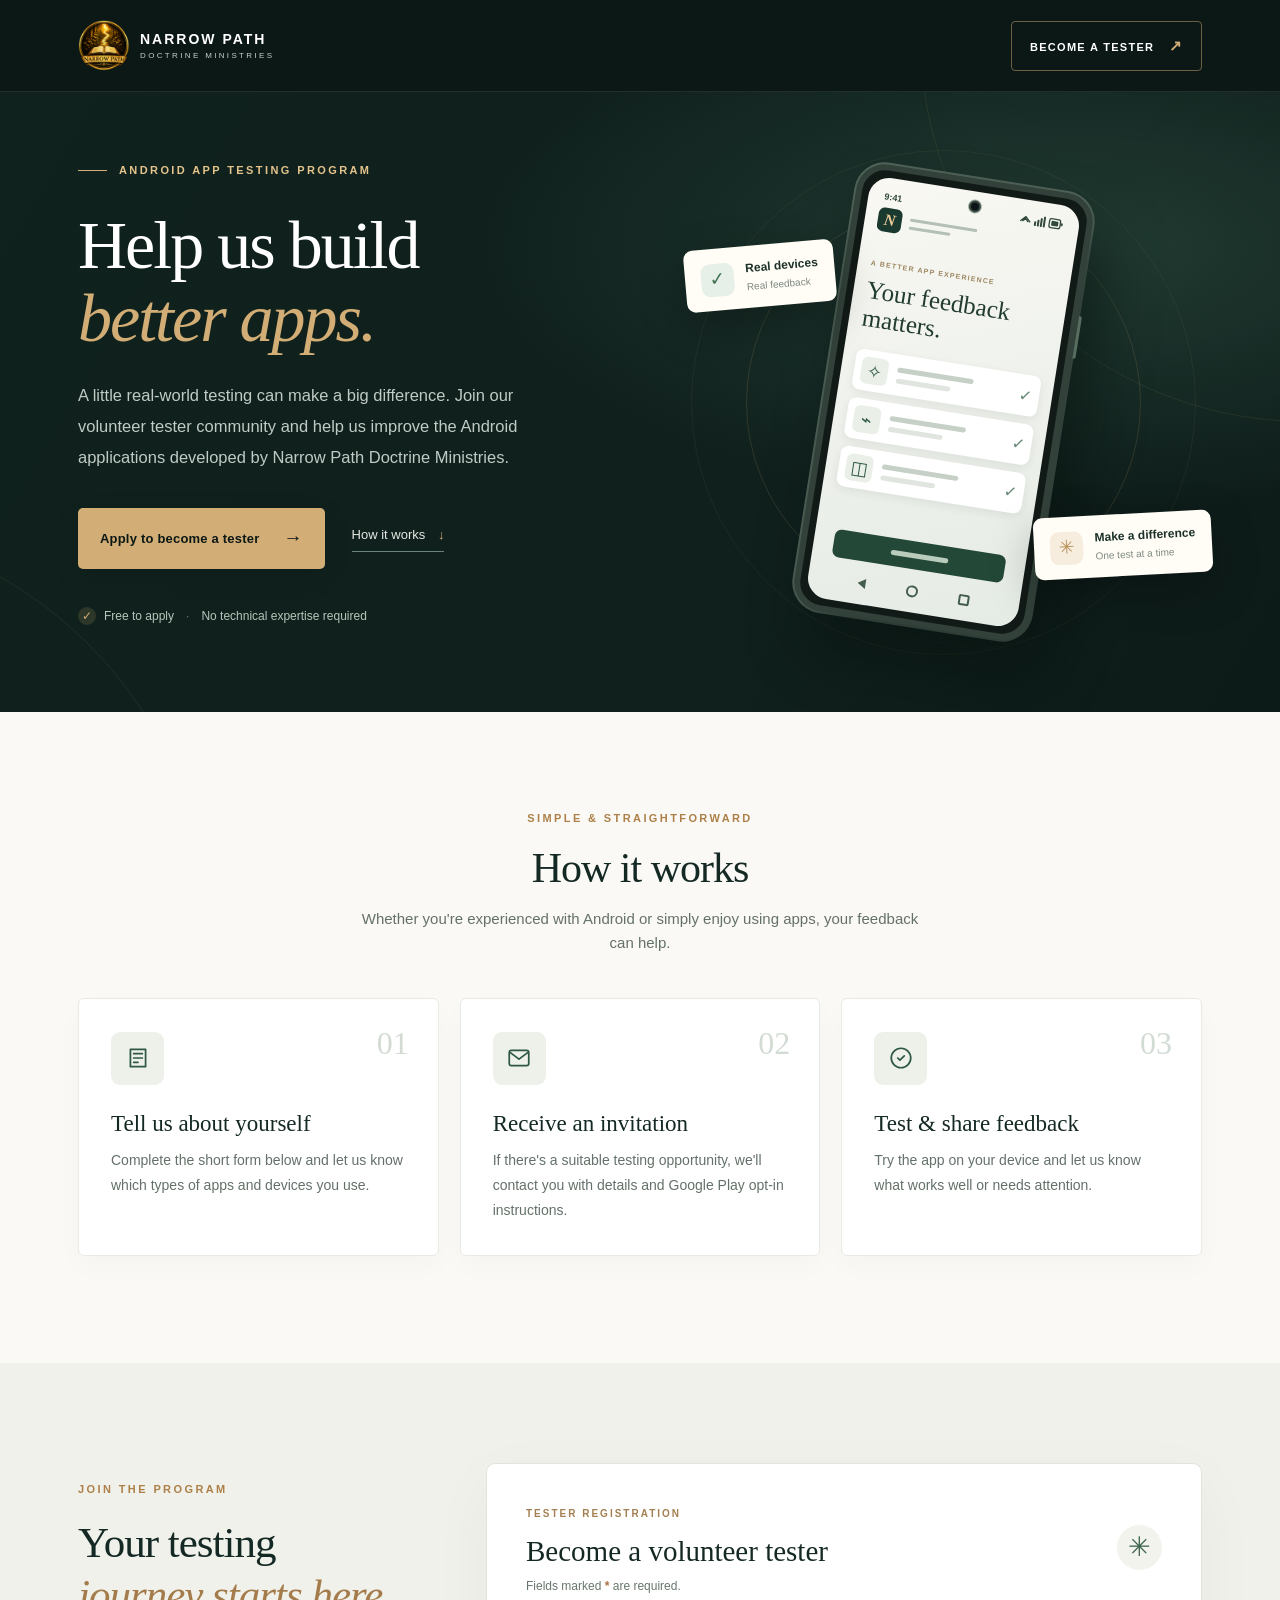
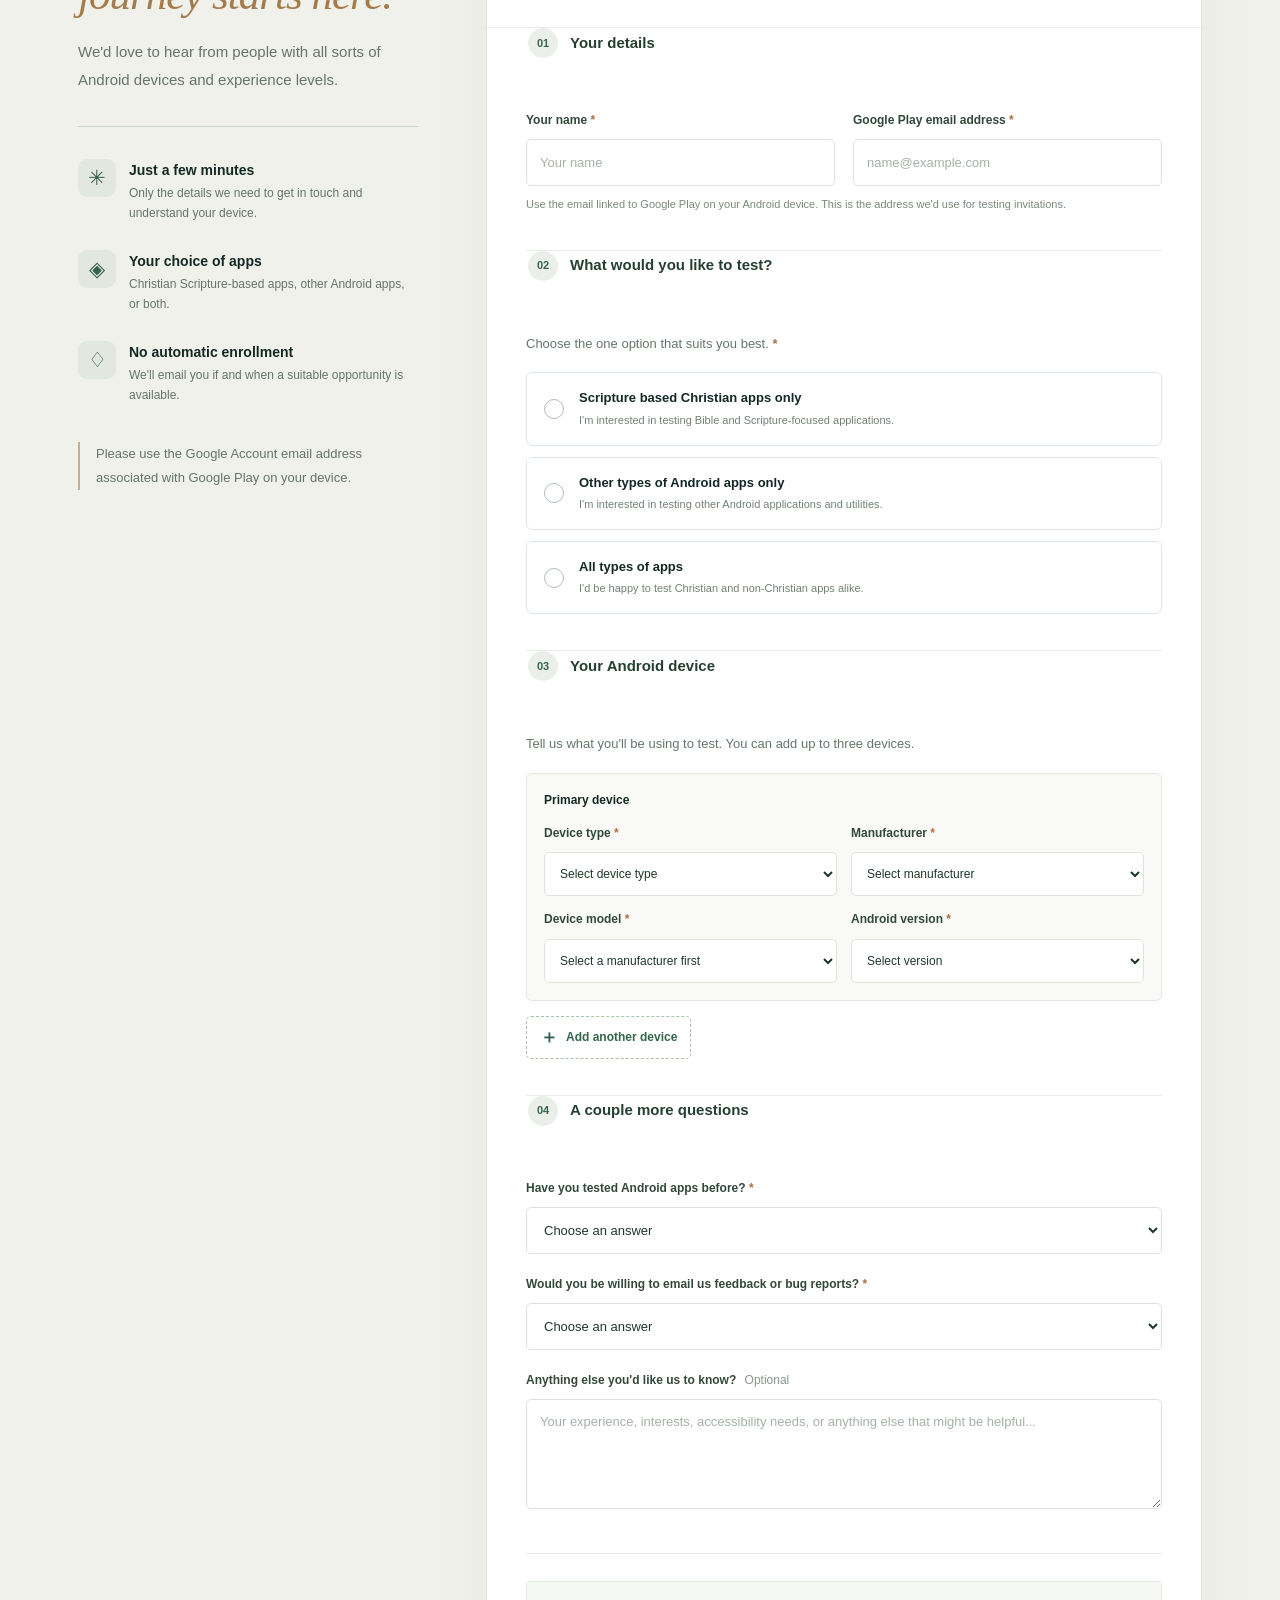
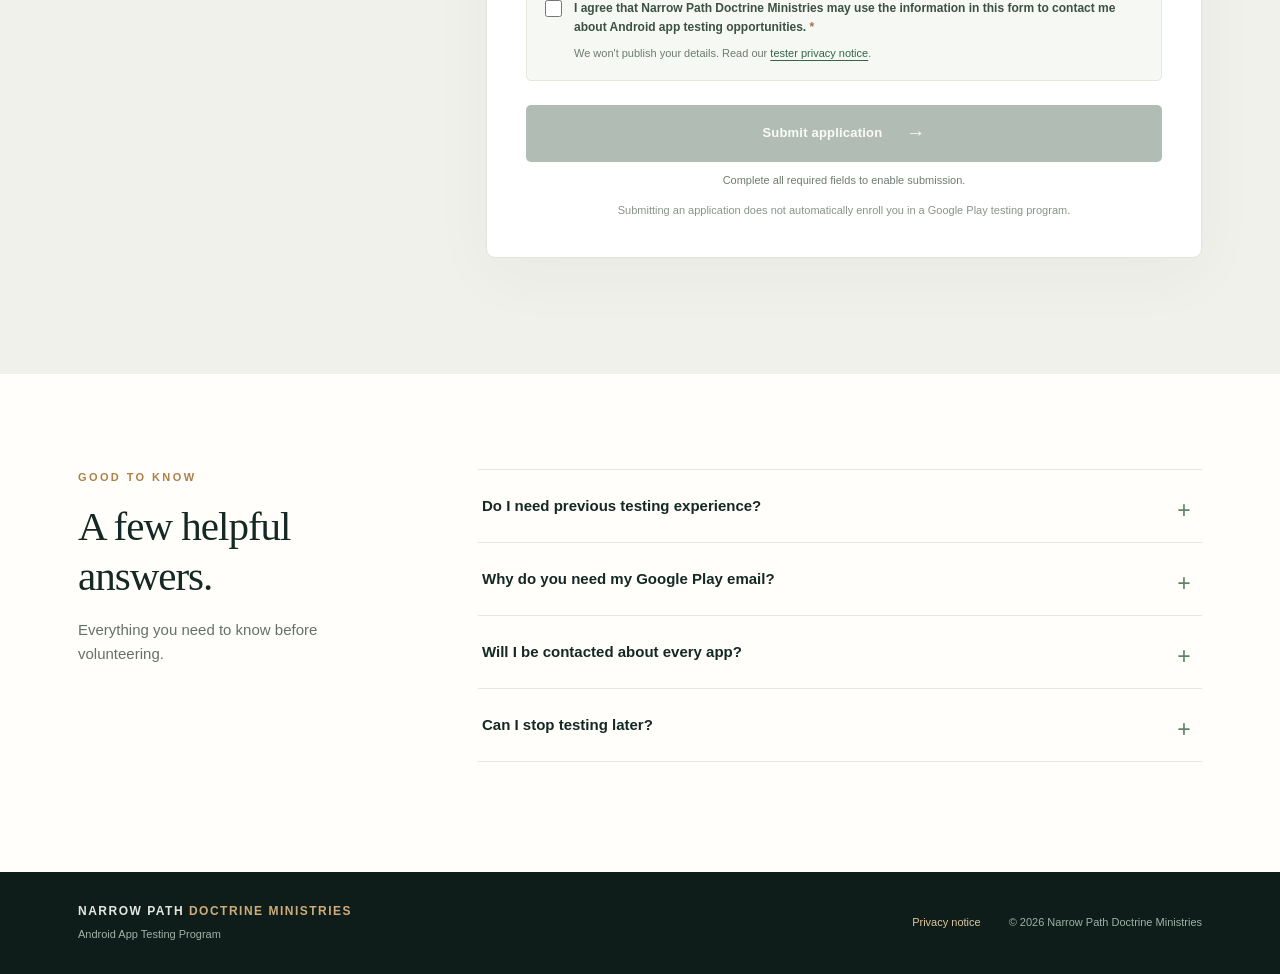
==== commit a2843ceb: "Use American English spelling in index.html" ====
--- a/index.html
+++ b/index.html
@@ -1,5 +1,5 @@
 <!doctype html>
-<html lang="en-GB">
+<html lang="en-US">
 <head>
   <meta charset="utf-8">
   <meta name="viewport" content="width=device-width, initial-scale=1">
@@ -97,7 +97,7 @@
           <div class="side-rule"></div>
           <div class="side-callout"><span class="side-callout-icon" aria-hidden="true">✳</span><div><strong>Just a few minutes</strong><span>Only the details we need to get in touch and understand your device.</span></div></div>
           <div class="side-callout"><span class="side-callout-icon" aria-hidden="true">◈</span><div><strong>Your choice of apps</strong><span>Christian Scripture-based apps, other Android apps, or both.</span></div></div>
-          <div class="side-callout"><span class="side-callout-icon" aria-hidden="true">♢</span><div><strong>No automatic enrolment</strong><span>We'll email you if and when a suitable opportunity is available.</span></div></div>
+          <div class="side-callout"><span class="side-callout-icon" aria-hidden="true">♢</span><div><strong>No automatic enrollment</strong><span>We'll email you if and when a suitable opportunity is available.</span></div></div>
           <p class="side-small">Please use the Google Account email address associated with Google Play on your device.</p>
         </aside>
         <div class="form-card">
@@ -135,7 +135,7 @@
             <div id="form-feedback" class="form-feedback" role="status" aria-live="polite" tabindex="-1"></div>
             <button class="button submit-button" type="submit" id="submit-button" disabled>Submit application <span aria-hidden="true">→</span></button>
             <p id="submit-ready-note" class="submit-ready-note" aria-live="polite">Complete all required fields to enable submission.</p>
-            <p class="submission-note">Submitting an application does not automatically enrol you in a Google Play testing program.</p>
+            <p class="submission-note">Submitting an application does not automatically enroll you in a Google Play testing program.</p>
           </form>
         </div>
       </div>
--- a/styles.css
+++ b/styles.css
@@ -43,3 +43,19 @@
 .thanks-note{padding:18px;margin:25px 0 28px}
 .thanks-home{width:100%}
 }
+
+/* Android-specific mock phone: punch-hole selfie camera, status icons and 3-button navigation. */
+.android-phone{padding:7px;border-radius:29px;background:#121a17;border-color:#32423a;box-shadow:20px 35px 55px #07110e88,0 0 0 2px #51645a}
+.android-phone::after{content:"";position:absolute;right:-10px;top:114px;width:3px;height:43px;border-radius:0 2px 2px 0;background:#576d60}
+.android-phone .phone-screen{position:relative;border-radius:21px;padding:8px 13px 14px;background:linear-gradient(160deg,#f9f8f3,#e5ebe5)}
+.android-camera{position:absolute;top:16px;left:50%;transform:translateX(-50%);width:12px;height:12px;border-radius:50%;background:#0d1518;border:2px solid #394940;box-shadow:0 0 0 1px #a6b3a9;z-index:3}
+.android-status-bar{display:flex;justify-content:space-between;align-items:center;height:22px;padding:0 3px;color:#314a3c;font-size:9px;font-weight:800;line-height:1}
+.android-status-icons{display:flex;align-items:center;height:14px}
+.android-phone .screen-greeting{margin-top:27px}
+.android-phone .screen-heading{margin:8px 0 18px}
+.android-phone .screen-feature{margin:8px 0;padding:7px}
+.android-phone .screen-bar{bottom:43px;left:20px;right:20px}
+.android-system-navigation{position:absolute;bottom:13px;left:30px;right:30px;height:16px;display:flex;justify-content:space-around;align-items:center}
+.android-nav-back{width:0;height:0;border-right:8px solid #445d4c;border-top:5px solid transparent;border-bottom:5px solid transparent}
+.android-nav-home{width:12px;height:12px;border:2px solid #445d4c;border-radius:50%}
+.android-nav-recent{width:11px;height:11px;border:2px solid #445d4c;border-radius:2px}
